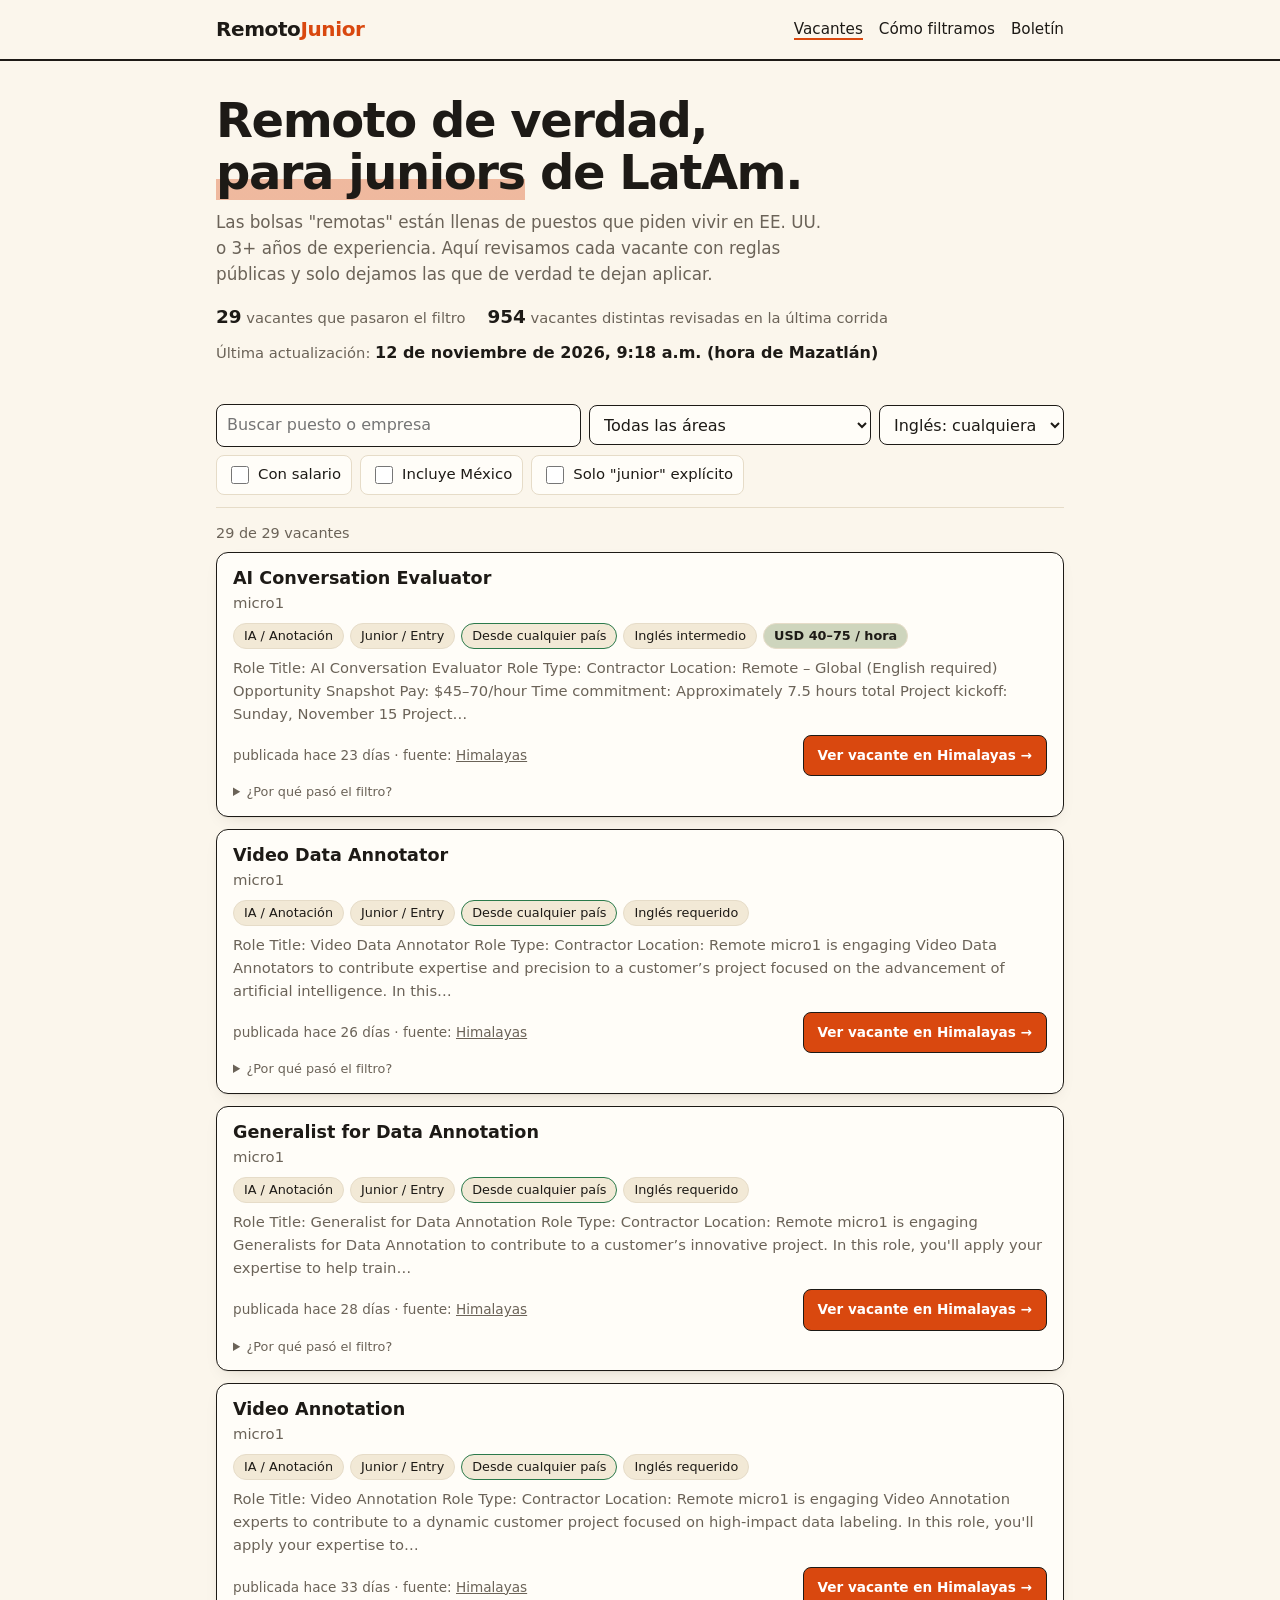
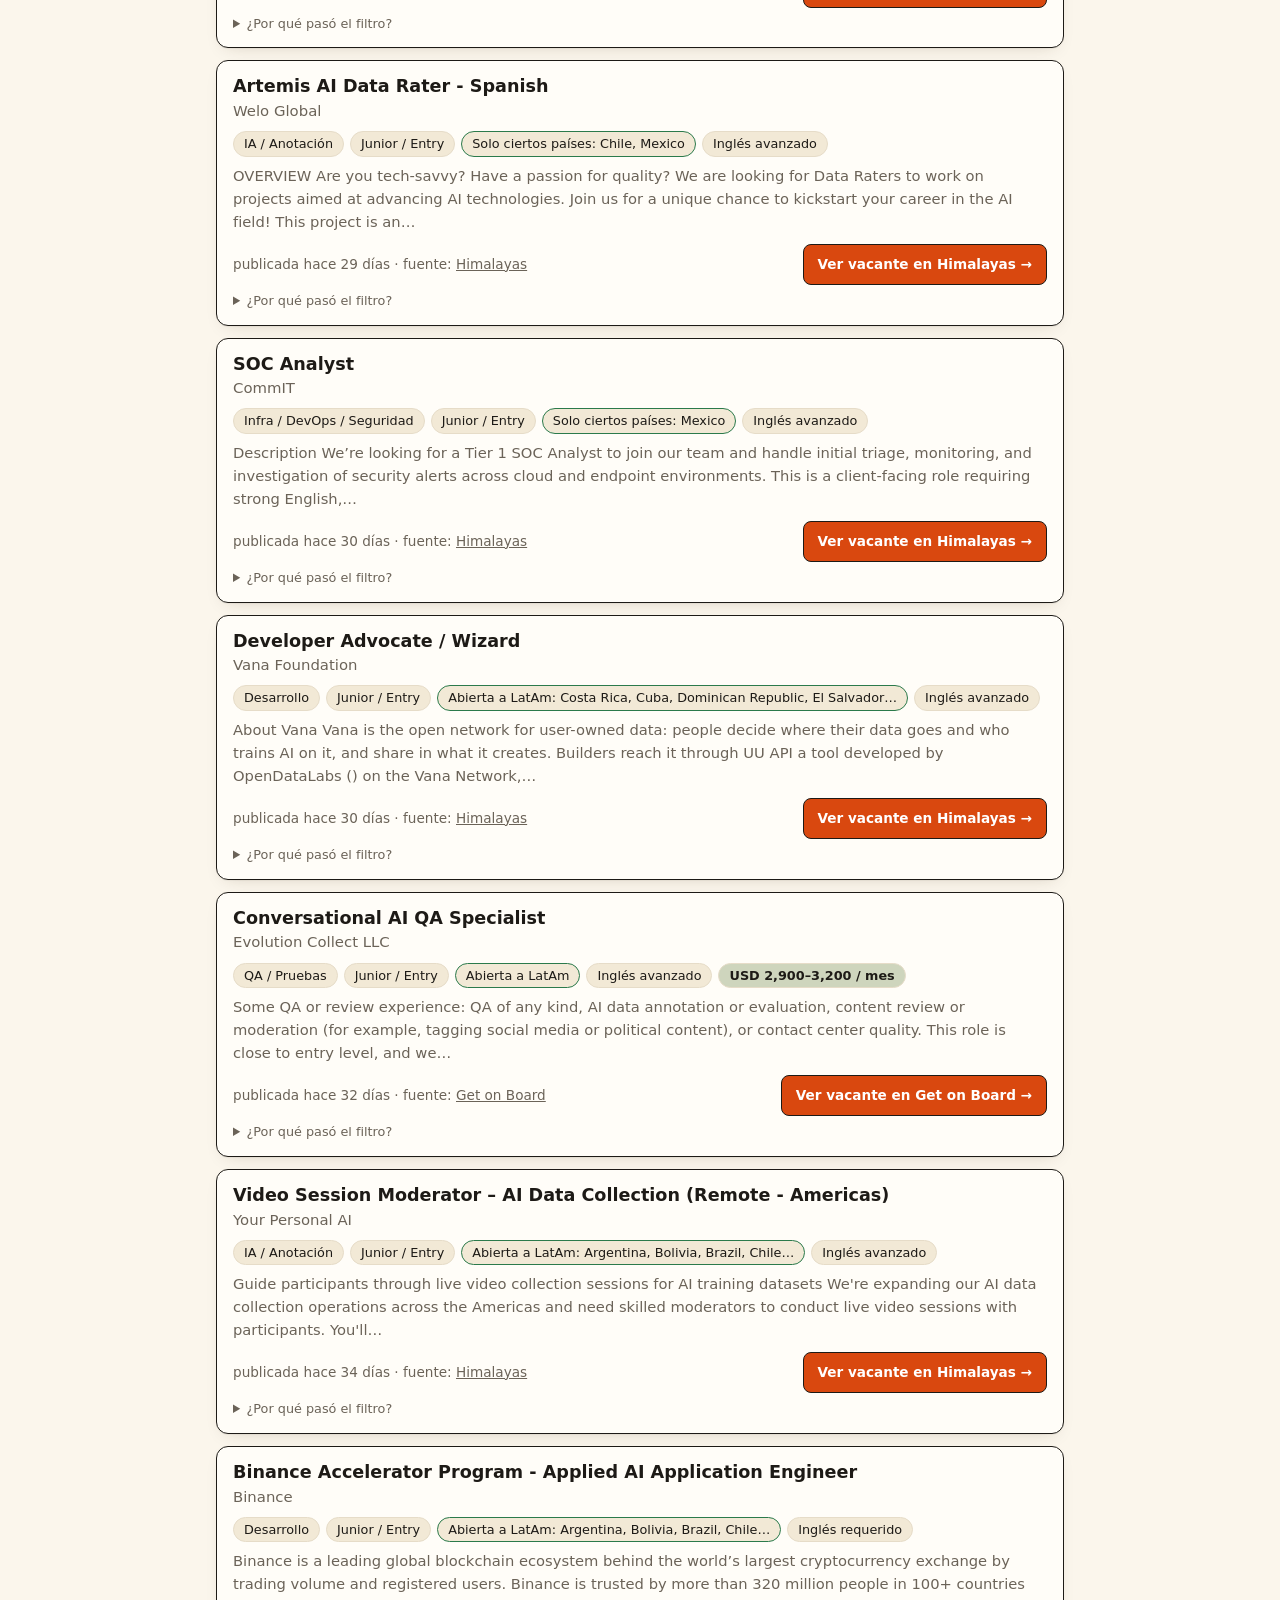
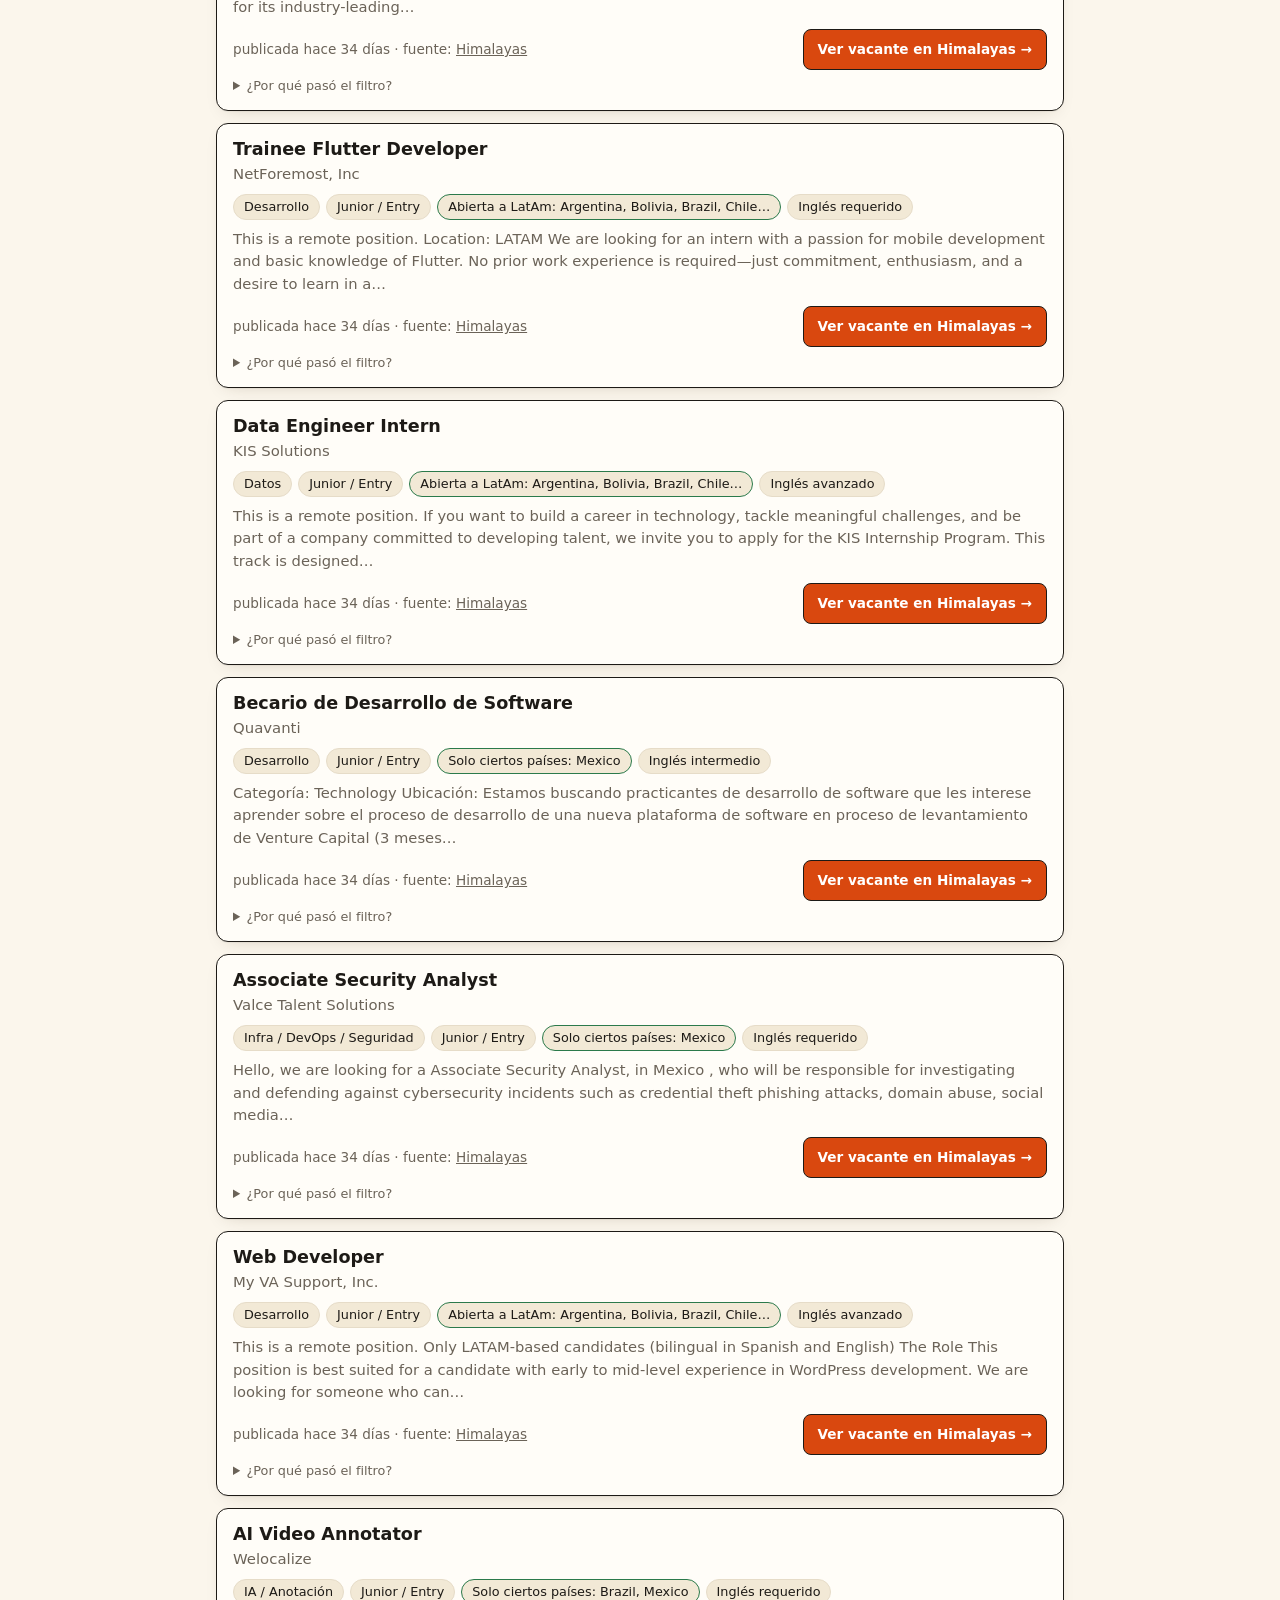
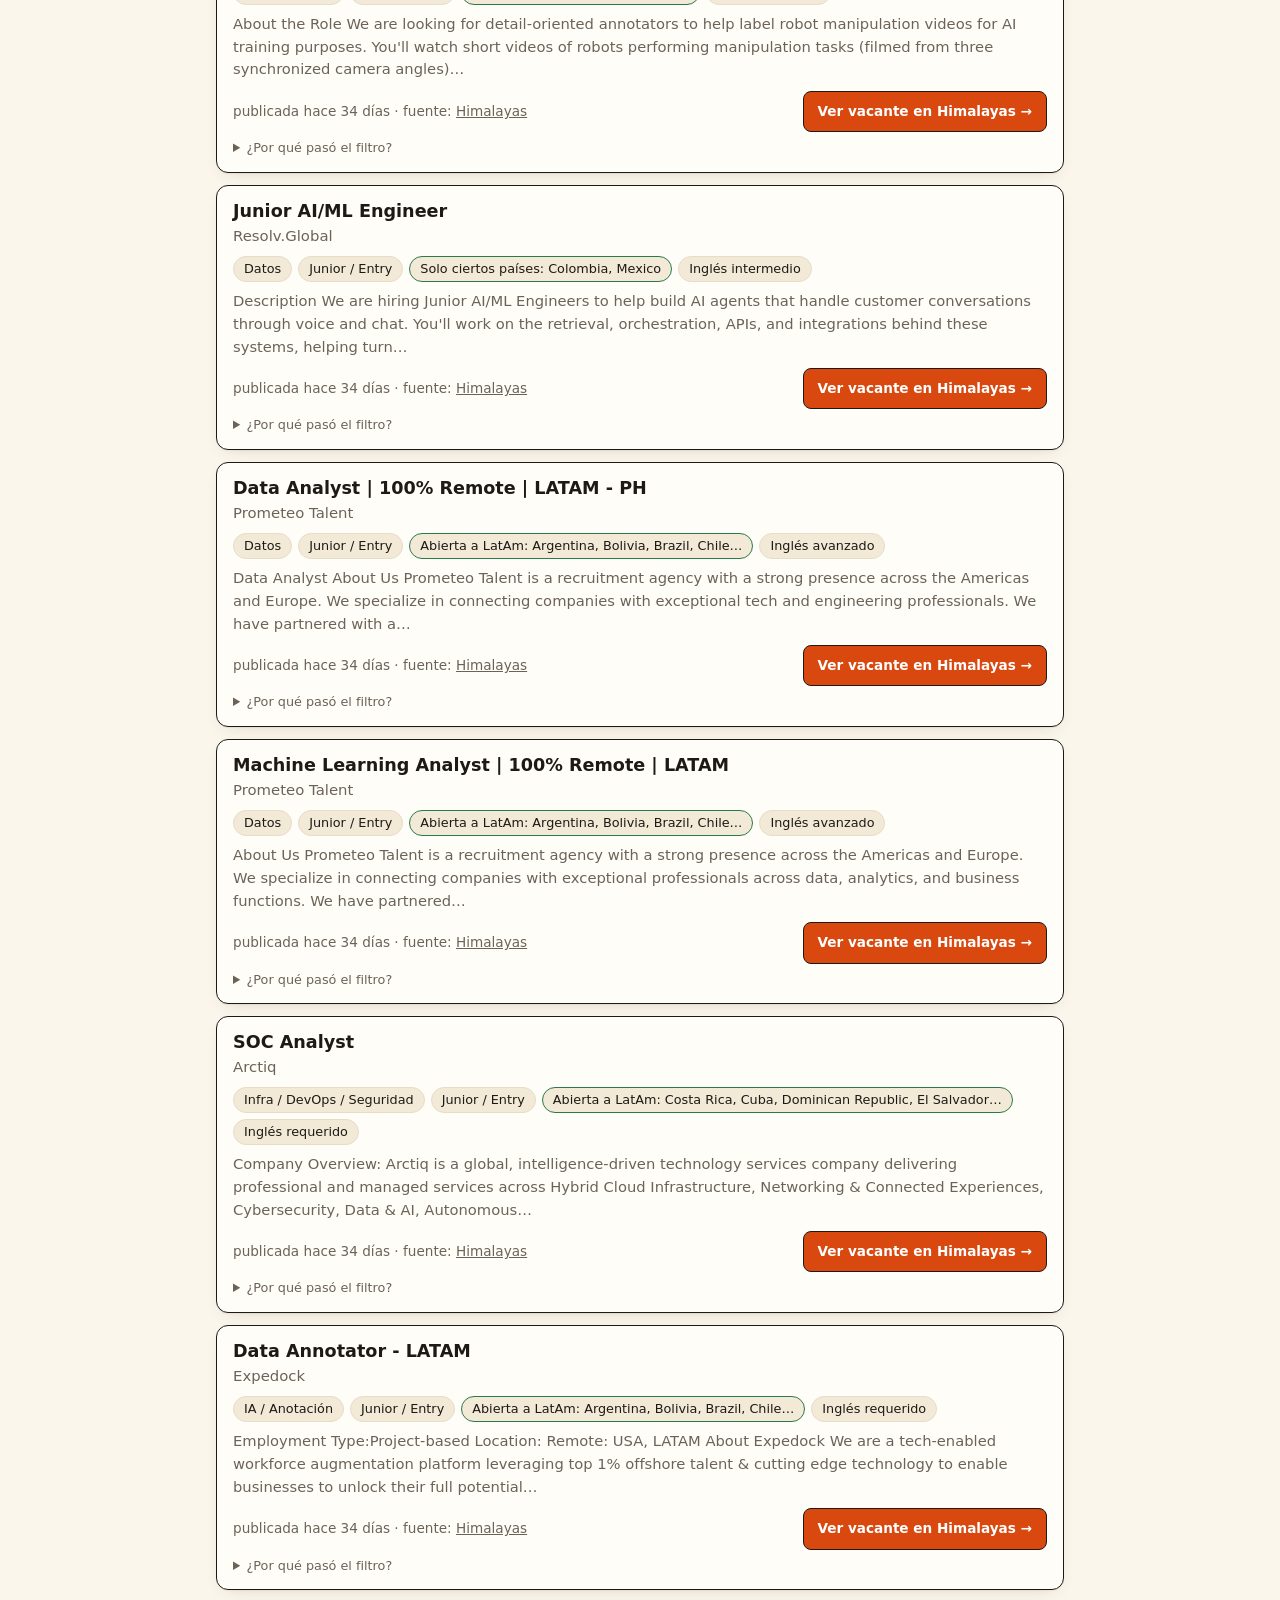
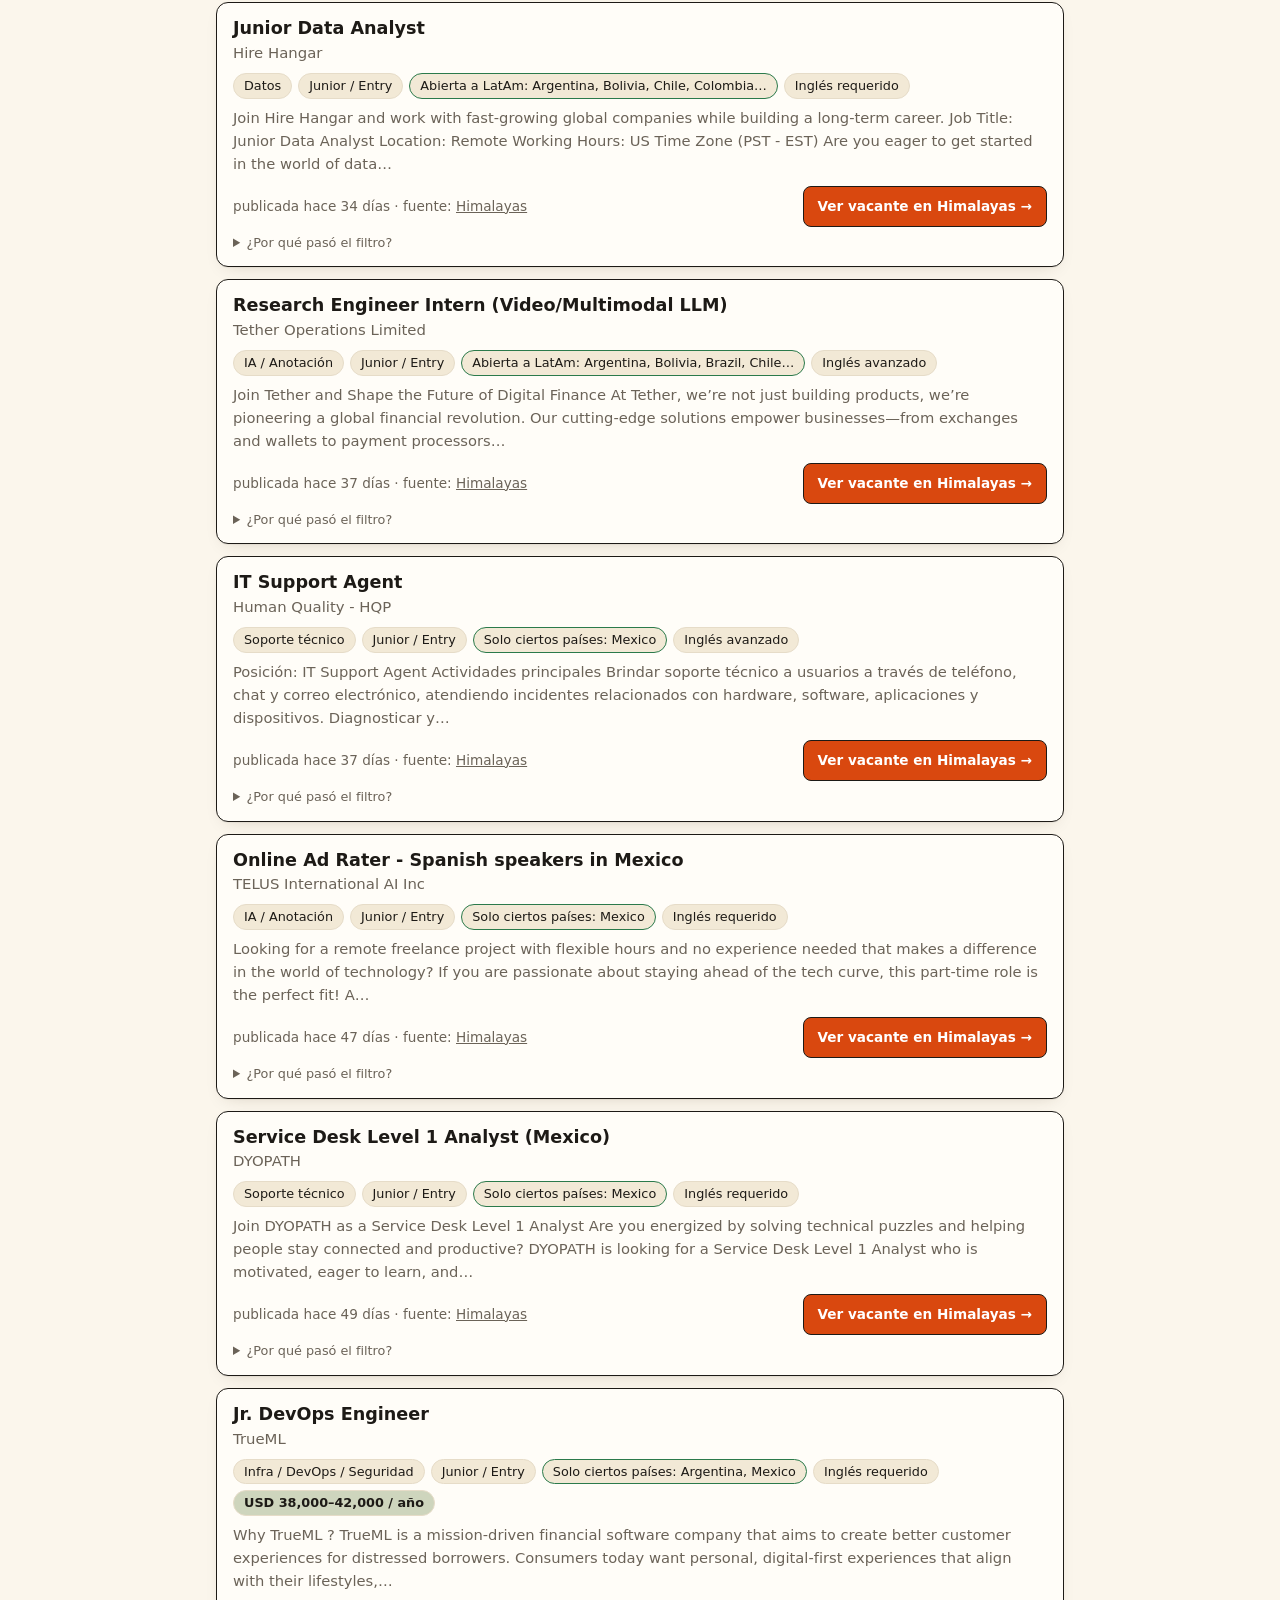
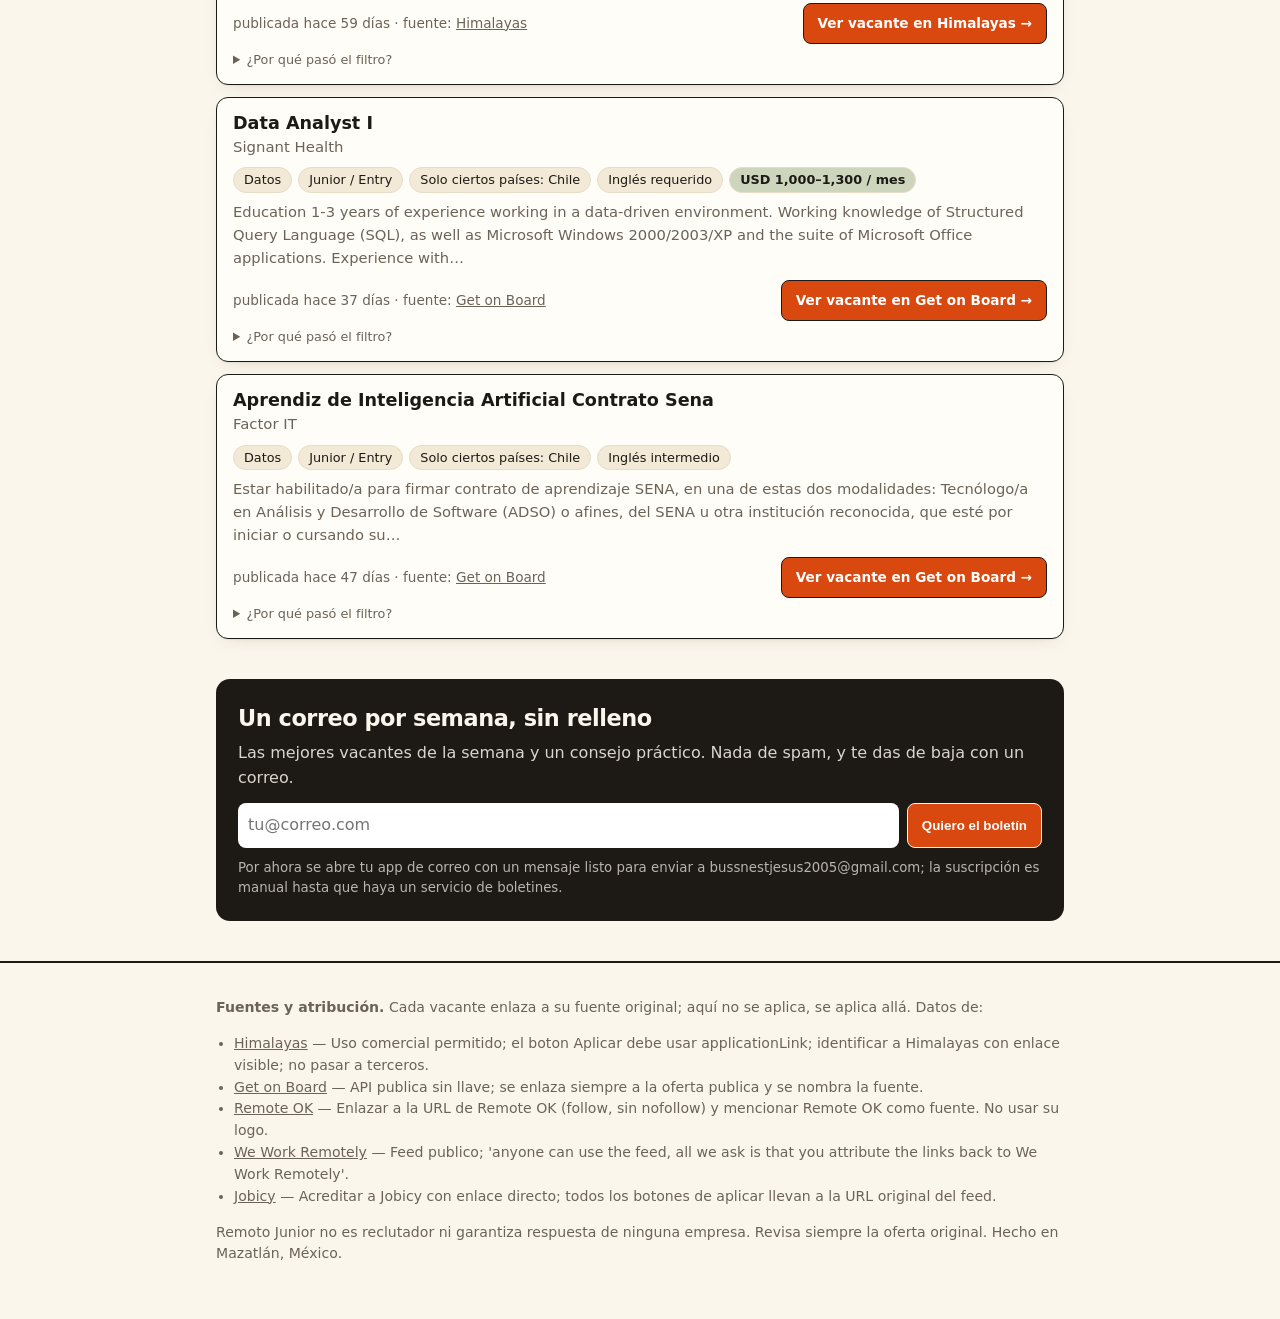
==== index.html @ 9a5325ee "Remoto Junior: bolsa de vacantes remotas para juniors de LatAm" ====
<!doctype html>
<html lang="es">
<head>
<meta charset="utf-8">
<meta name="viewport" content="width=device-width,initial-scale=1">
<title>Remoto Junior — vacantes remotas reales para juniors de LatAm</title>
<meta name="description" content="Bolsa de trabajo y boletín semanal con vacantes remotas de tecnología que sí aceptan a juniors de Latinoamérica. Sin residencia en EE. UU. ni 3+ años de experiencia.">
<link rel="stylesheet" href="css/style.css">
</head>
<body>
<header class="top"><div class="wrap">
  <a class="logo" href="./">Remoto<b>Junior</b></a>
  <nav><a href="./" aria-current="page">Vacantes</a><a href="como-filtramos.html">Cómo filtramos</a><a href="#suscribir">Boletín</a></nav>
</div></header>

<main class="wrap">
  <section class="hero">
    <h1>Remoto de verdad, <em>para juniors</em> de LatAm.</h1>
    <p>Las bolsas "remotas" están llenas de puestos que piden vivir en EE. UU. o 3+ años de experiencia. Aquí revisamos cada vacante con reglas públicas y solo dejamos las que de verdad te dejan aplicar.</p>
    <div class="stats">
      <span><strong id="s-ok">–</strong> vacantes que pasaron el filtro</span>
      <span><strong id="s-in">–</strong> vacantes distintas revisadas en la última corrida</span>
      <span>Última actualización: <strong id="s-upd" style="font-size:1rem">–</strong></span>
    </div>
  </section>

  <section class="filters" aria-label="Filtros"><div class="row">
    <input id="q" type="search" placeholder="Buscar puesto o empresa" aria-label="Buscar puesto o empresa">
    <select id="area" aria-label="Área"><option value="">Todas las áreas</option></select>
    <select id="ing" aria-label="Inglés requerido">
      <option value="">Inglés: cualquiera</option>
      <option value="sin">Sin inglés</option>
      <option value="hasta_inter">Hasta intermedio</option>
      <option value="avanzado">Solo avanzado</option>
    </select>
    <label class="chk"><input type="checkbox" id="sal"> Con salario</label>
    <label class="chk"><input type="checkbox" id="mx"> Incluye México</label>
    <label class="chk"><input type="checkbox" id="jr"> Solo "junior" explícito</label>
  </div></section>

  <p id="count" role="status" aria-live="polite"></p>
  <ul class="jobs" id="list"><li class="empty">Cargando vacantes…</li></ul>

  <section class="sub" id="suscribir">
    <h2>Un correo por semana, sin relleno</h2>
    <p>Las mejores vacantes de la semana y un consejo práctico. Nada de spam, y te das de baja con un correo.</p>
    <form id="sub-form">
      <input id="sub-mail" type="email" required placeholder="tu@correo.com" aria-label="Tu correo">
      <button class="btn" type="submit">Quiero el boletín</button>
    </form>
    <small>Por ahora se abre tu app de correo con un mensaje listo para enviar a bussnestjesus2005@gmail.com; la suscripción es manual hasta que haya un servicio de boletines.</small>
  </section>
</main>

<footer><div class="wrap">
  <p><strong>Fuentes y atribución.</strong> Cada vacante enlaza a su fuente original; aquí no se aplica, se aplica allá. Datos de:</p>
  <ul id="src"></ul>
  <p>Remoto Junior no es reclutador ni garantiza respuesta de ninguna empresa. Revisa siempre la oferta original. Hecho en Mazatlán, México.</p>
</div></footer>
<script src="js/app.js"></script>
</body>
</html>
---- css/style.css ----
:root{
  --bg:#fbf6ec; --card:#fffdf8; --ink:#1d1a16; --muted:#6b6358; --line:#e6dcc8;
  --accent:#d9480f; --accent-ink:#fff; --ok:#2b7a4b; --chip:#f2e9d6; --focus:#1c6fd1;
  --shadow:0 1px 0 rgba(0,0,0,.04),0 6px 18px -10px rgba(60,40,10,.25);
}
@media (prefers-color-scheme:dark){
  :root:not([data-theme="light"]){
    --bg:#16130f; --card:#201c16; --ink:#f3ecde; --muted:#a79d8c; --line:#38312a;
    --accent:#ff7a3d; --accent-ink:#1a0f07; --ok:#6fcf97; --chip:#2e2820; --focus:#6aa9ff;
    --shadow:none;
  }
}
:root[data-theme="dark"]{
  --bg:#16130f; --card:#201c16; --ink:#f3ecde; --muted:#a79d8c; --line:#38312a;
  --accent:#ff7a3d; --accent-ink:#1a0f07; --ok:#6fcf97; --chip:#2e2820; --focus:#6aa9ff; --shadow:none;
}
*{box-sizing:border-box}
html{-webkit-text-size-adjust:100%}
body{margin:0;background:var(--bg);color:var(--ink);font:16px/1.55 system-ui,-apple-system,"Segoe UI",Roboto,sans-serif}
.wrap{max-width:880px;margin:0 auto;padding:0 16px}
a{color:inherit}
:focus-visible{outline:3px solid var(--focus);outline-offset:2px}
header.top{border-bottom:2px solid var(--ink)}
header.top .wrap{display:flex;align-items:center;justify-content:space-between;gap:12px;padding-top:14px;padding-bottom:14px;flex-wrap:wrap}
.logo{font-weight:800;font-size:1.25rem;letter-spacing:-.02em;text-decoration:none}
.logo b{color:var(--accent)}
nav a{margin-left:16px;font-size:.95rem;text-decoration:none;border-bottom:2px solid transparent}
nav a:hover,nav a[aria-current]{border-color:var(--accent)}
.hero{padding:34px 0 18px}
.hero h1{font-size:clamp(1.9rem,6vw,3rem);line-height:1.08;letter-spacing:-.03em;margin:0 0 10px;max-width:18ch}
.hero h1 em{font-style:normal;background:linear-gradient(transparent 62%,color-mix(in srgb,var(--accent) 35%,transparent) 0)}
.hero p{margin:0;max-width:58ch;color:var(--muted);font-size:1.05rem}
.stats{display:flex;gap:10px 22px;flex-wrap:wrap;margin-top:16px;font-size:.92rem;color:var(--muted)}
.stats strong{color:var(--ink);font-size:1.15rem}
.filters{position:sticky;top:0;z-index:5;background:var(--bg);padding:12px 0;border-bottom:1px solid var(--line);margin-top:8px}
.filters .row{display:flex;gap:8px;flex-wrap:wrap;align-items:center}
.filters input[type=search],.filters select{font:inherit;padding:8px 10px;border:1.5px solid var(--ink);border-radius:8px;background:var(--card);color:var(--ink);min-height:40px}
.filters input[type=search]{flex:1 1 180px}
.filters label.chk{display:flex;align-items:center;gap:6px;font-size:.93rem;padding:6px 10px;border:1.5px solid var(--line);border-radius:8px;background:var(--card);cursor:pointer;min-height:40px}
.filters label.chk input{accent-color:var(--accent);width:18px;height:18px}
#count{font-size:.9rem;color:var(--muted);margin:14px 0 8px}
ul.jobs{list-style:none;margin:0;padding:0;display:grid;gap:12px}
.job{background:var(--card);border:1.5px solid var(--ink);border-radius:12px;padding:14px 16px;box-shadow:var(--shadow)}
.job h2{font-size:1.1rem;line-height:1.3;margin:0}
.job .co{color:var(--muted);font-size:.93rem;margin:2px 0 8px}
.chips{display:flex;gap:6px;flex-wrap:wrap;margin:0 0 8px;padding:0;list-style:none}
.chips li{background:var(--chip);border-radius:999px;padding:2px 10px;font-size:.8rem;border:1px solid var(--line)}
.chips li.sal{background:color-mix(in srgb,var(--ok) 18%,var(--chip));font-weight:600}
.chips li.mx{border-color:var(--ok)}
.job p.res{margin:0 0 10px;font-size:.92rem;color:var(--muted)}
.job .foot{display:flex;justify-content:space-between;align-items:center;gap:8px;flex-wrap:wrap;font-size:.85rem;color:var(--muted)}
.btn{display:inline-block;background:var(--accent);color:var(--accent-ink);font-weight:700;text-decoration:none;padding:9px 14px;border-radius:8px;border:1.5px solid var(--ink);min-height:40px}
.btn:hover{transform:translate(-1px,-1px);box-shadow:2px 2px 0 var(--ink)}
.why{font-size:.8rem;margin-top:6px;color:var(--muted)}
.why summary{cursor:pointer}
.sub{margin:40px 0;background:var(--ink);color:var(--bg);border-radius:14px;padding:22px}
.sub h2{margin:0 0 6px;font-size:1.4rem;letter-spacing:-.02em}
.sub p{margin:0 0 12px;opacity:.85}
.sub form{display:flex;gap:8px;flex-wrap:wrap}
.sub input[type=email]{flex:1 1 220px;font:inherit;padding:10px;border-radius:8px;border:0;min-height:44px}
.sub .btn{border-color:var(--bg)}
.sub small{display:block;margin-top:10px;opacity:.7}
footer{border-top:2px solid var(--ink);margin-top:30px;padding:20px 0 40px;font-size:.88rem;color:var(--muted)}
footer ul{padding-left:18px}
.prose{padding:26px 0 10px;max-width:70ch}
.prose h1{font-size:2rem;letter-spacing:-.02em;line-height:1.15}
.prose h2{margin-top:30px;font-size:1.3rem}
.prose code{background:var(--chip);padding:1px 6px;border-radius:5px;font-size:.88em;word-break:break-word}
.prose table{border-collapse:collapse;width:100%;font-size:.9rem;display:block;overflow-x:auto}
.prose th,.prose td{border:1px solid var(--line);padding:6px 9px;text-align:left;vertical-align:top}
.prose th{background:var(--chip)}
.empty{padding:30px;text-align:center;color:var(--muted);border:1.5px dashed var(--line);border-radius:12px}
@media (max-width:520px){nav a{margin-left:10px}.job{padding:12px}}
@media (prefers-reduced-motion:reduce){.btn:hover{transform:none}}
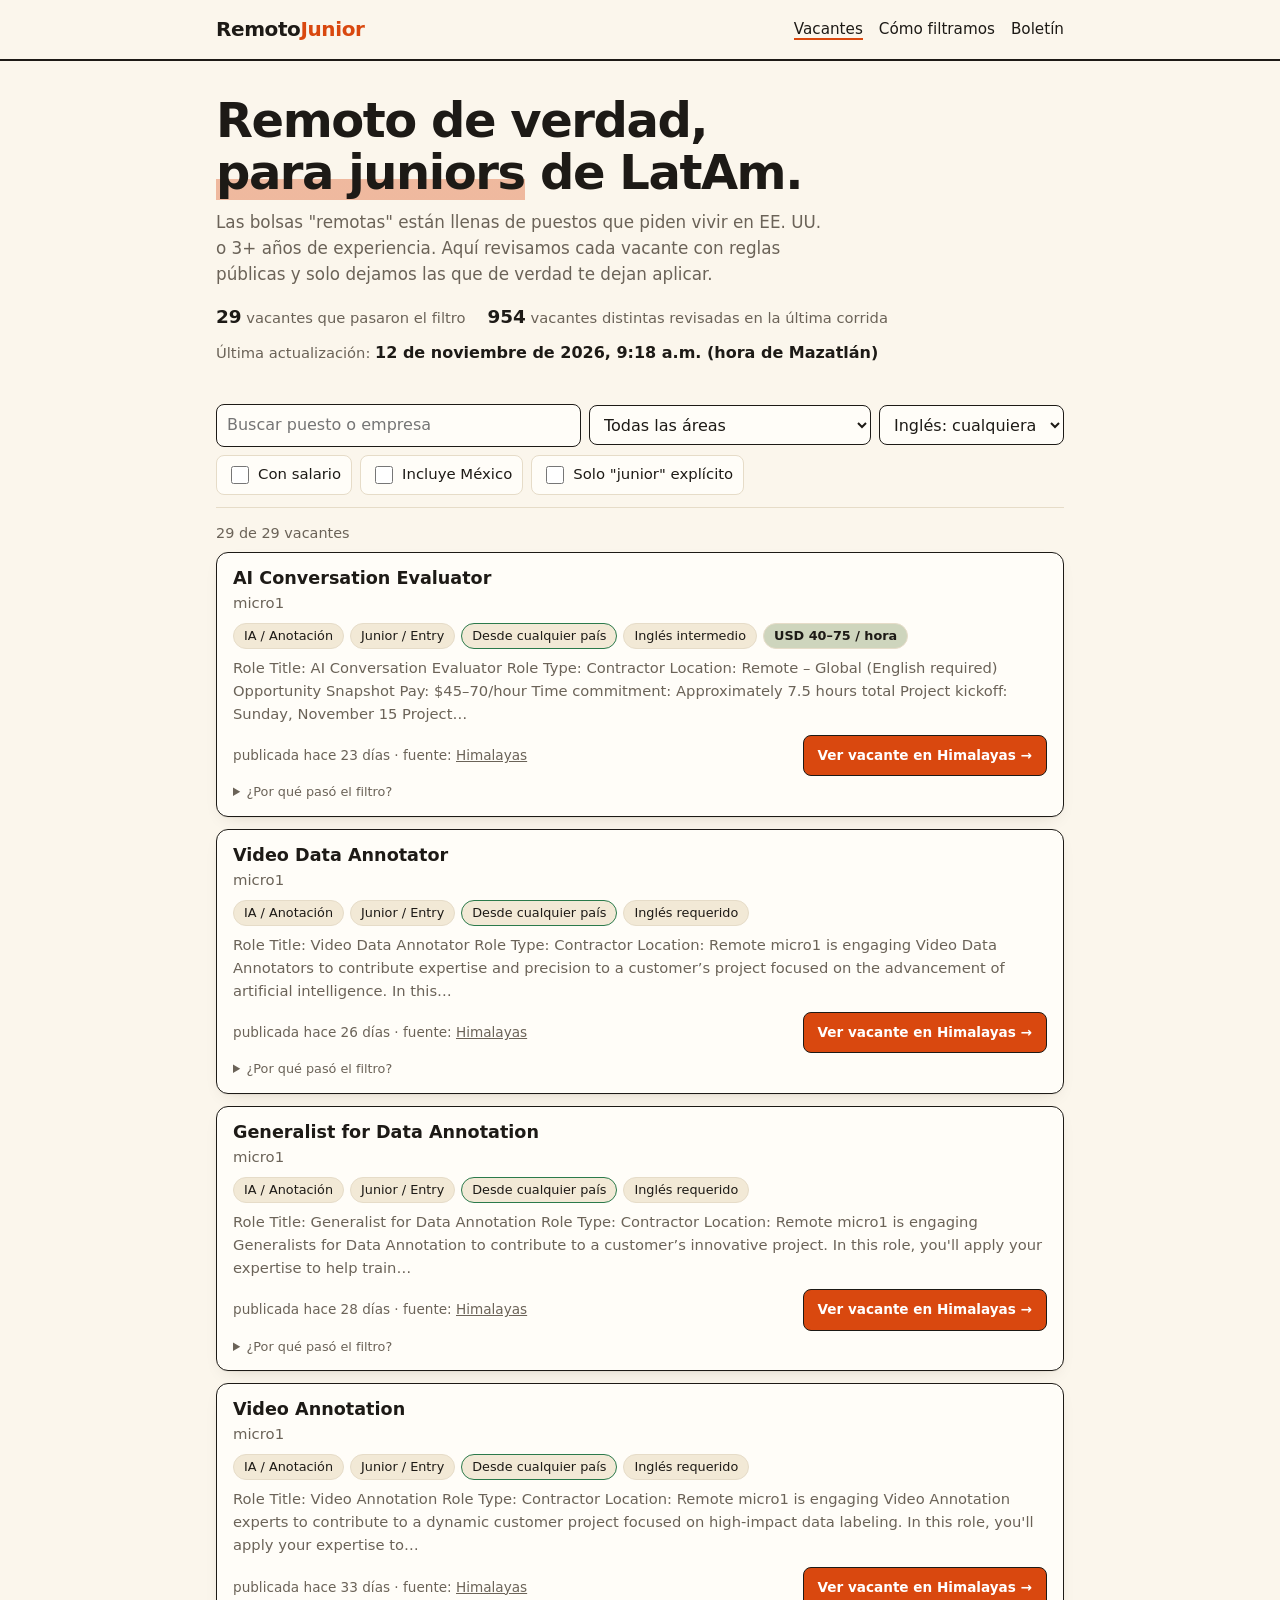
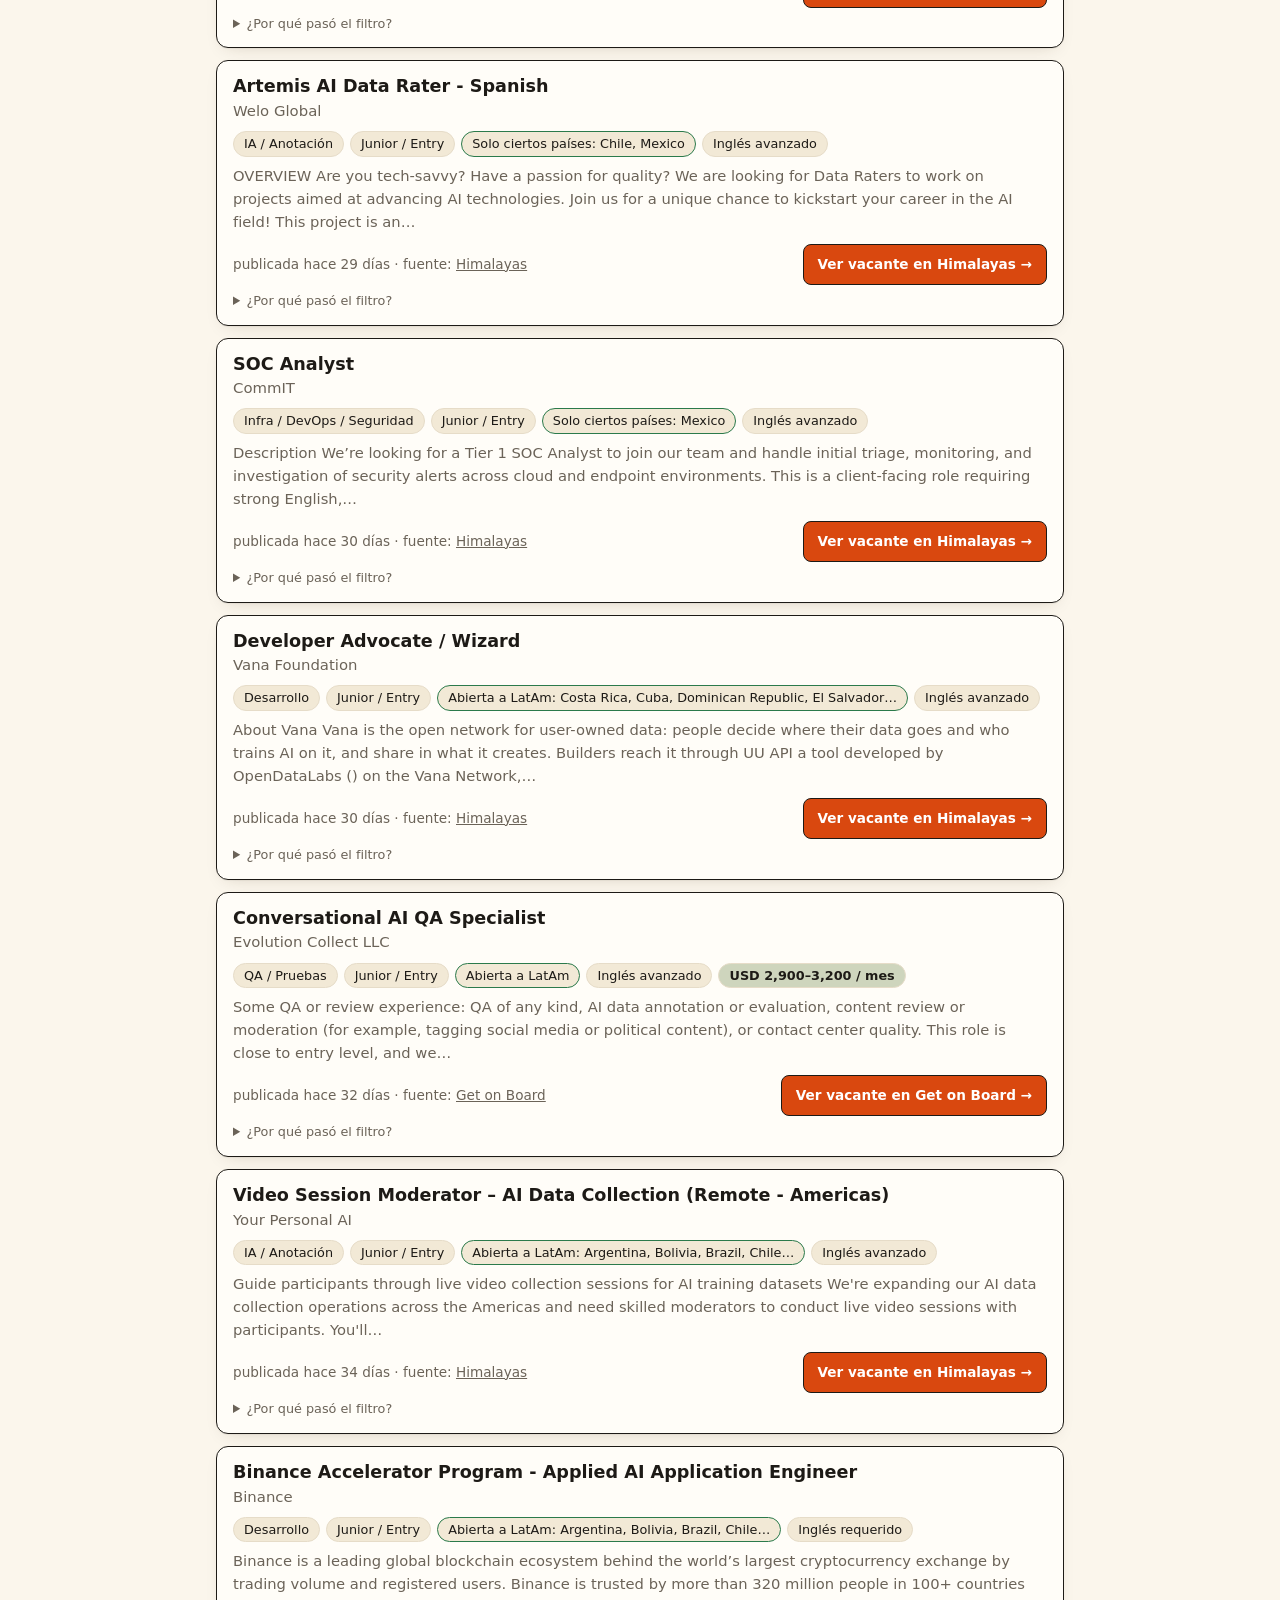
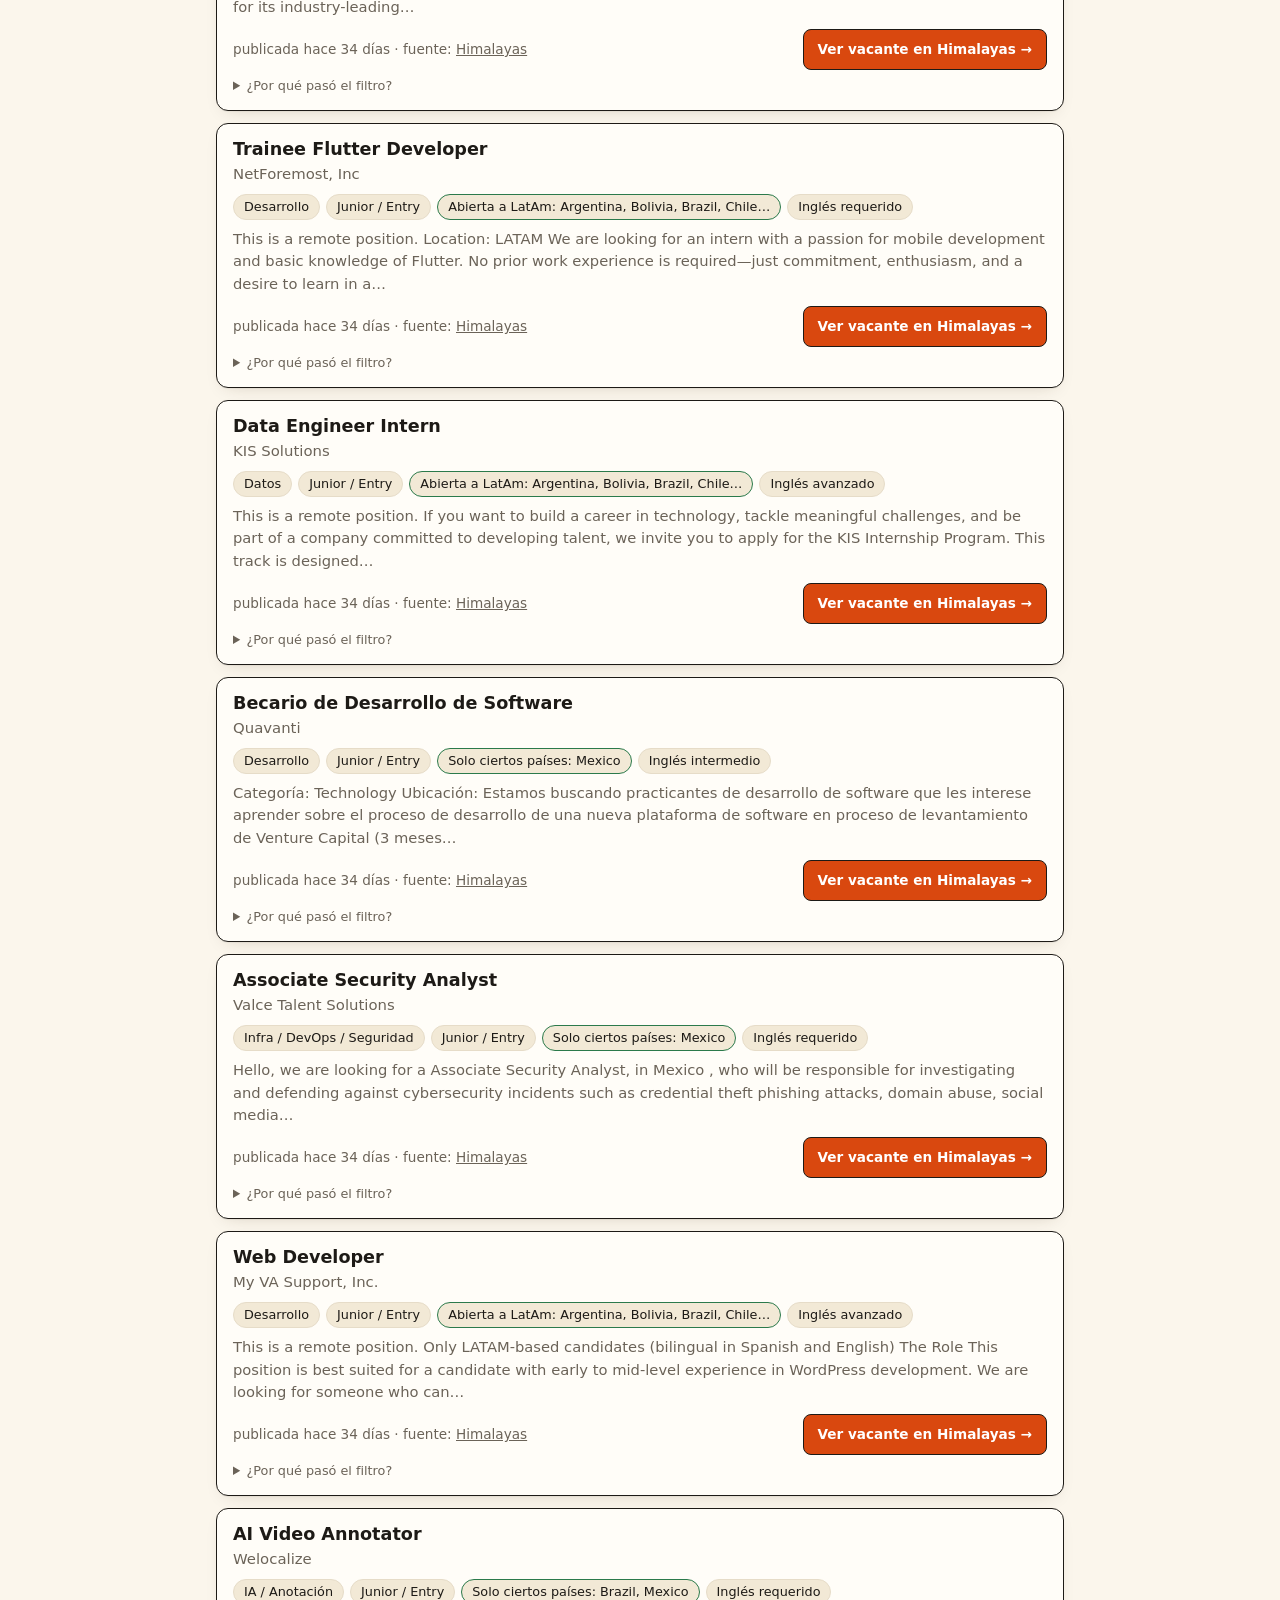
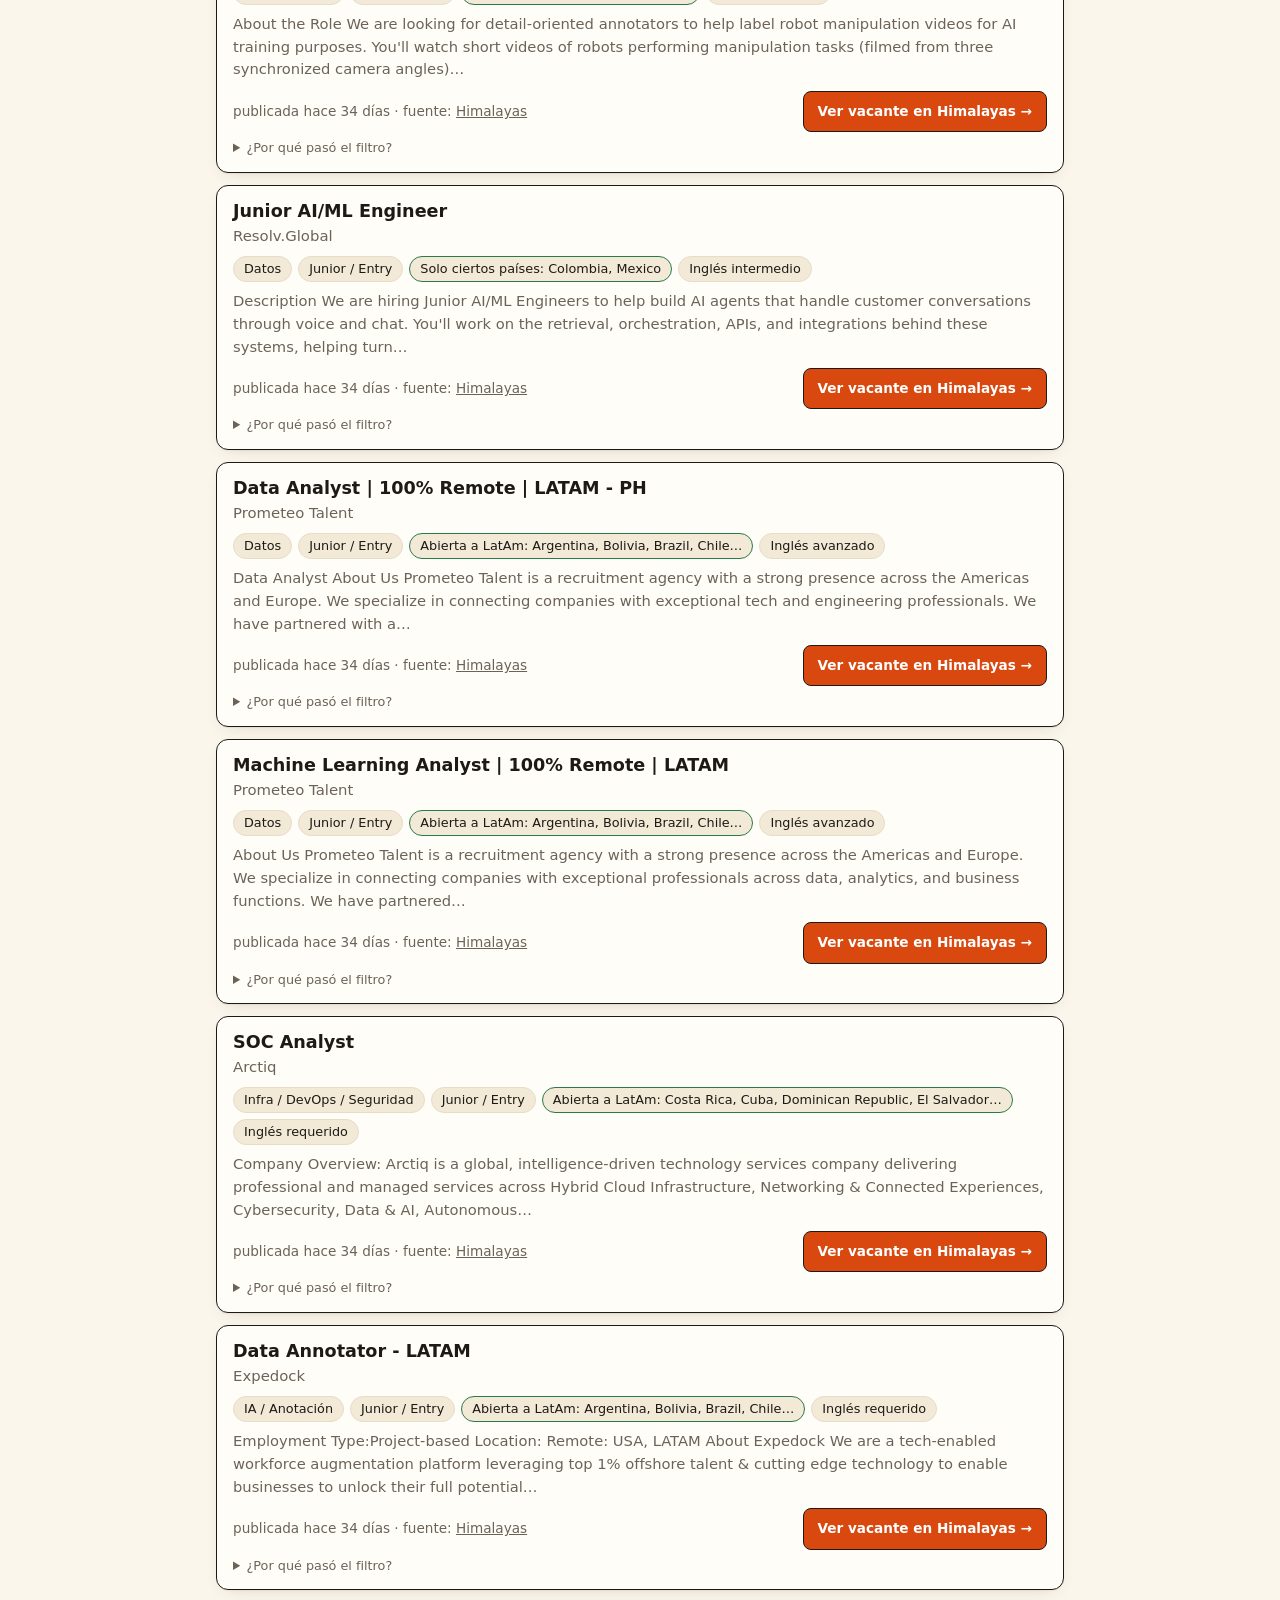
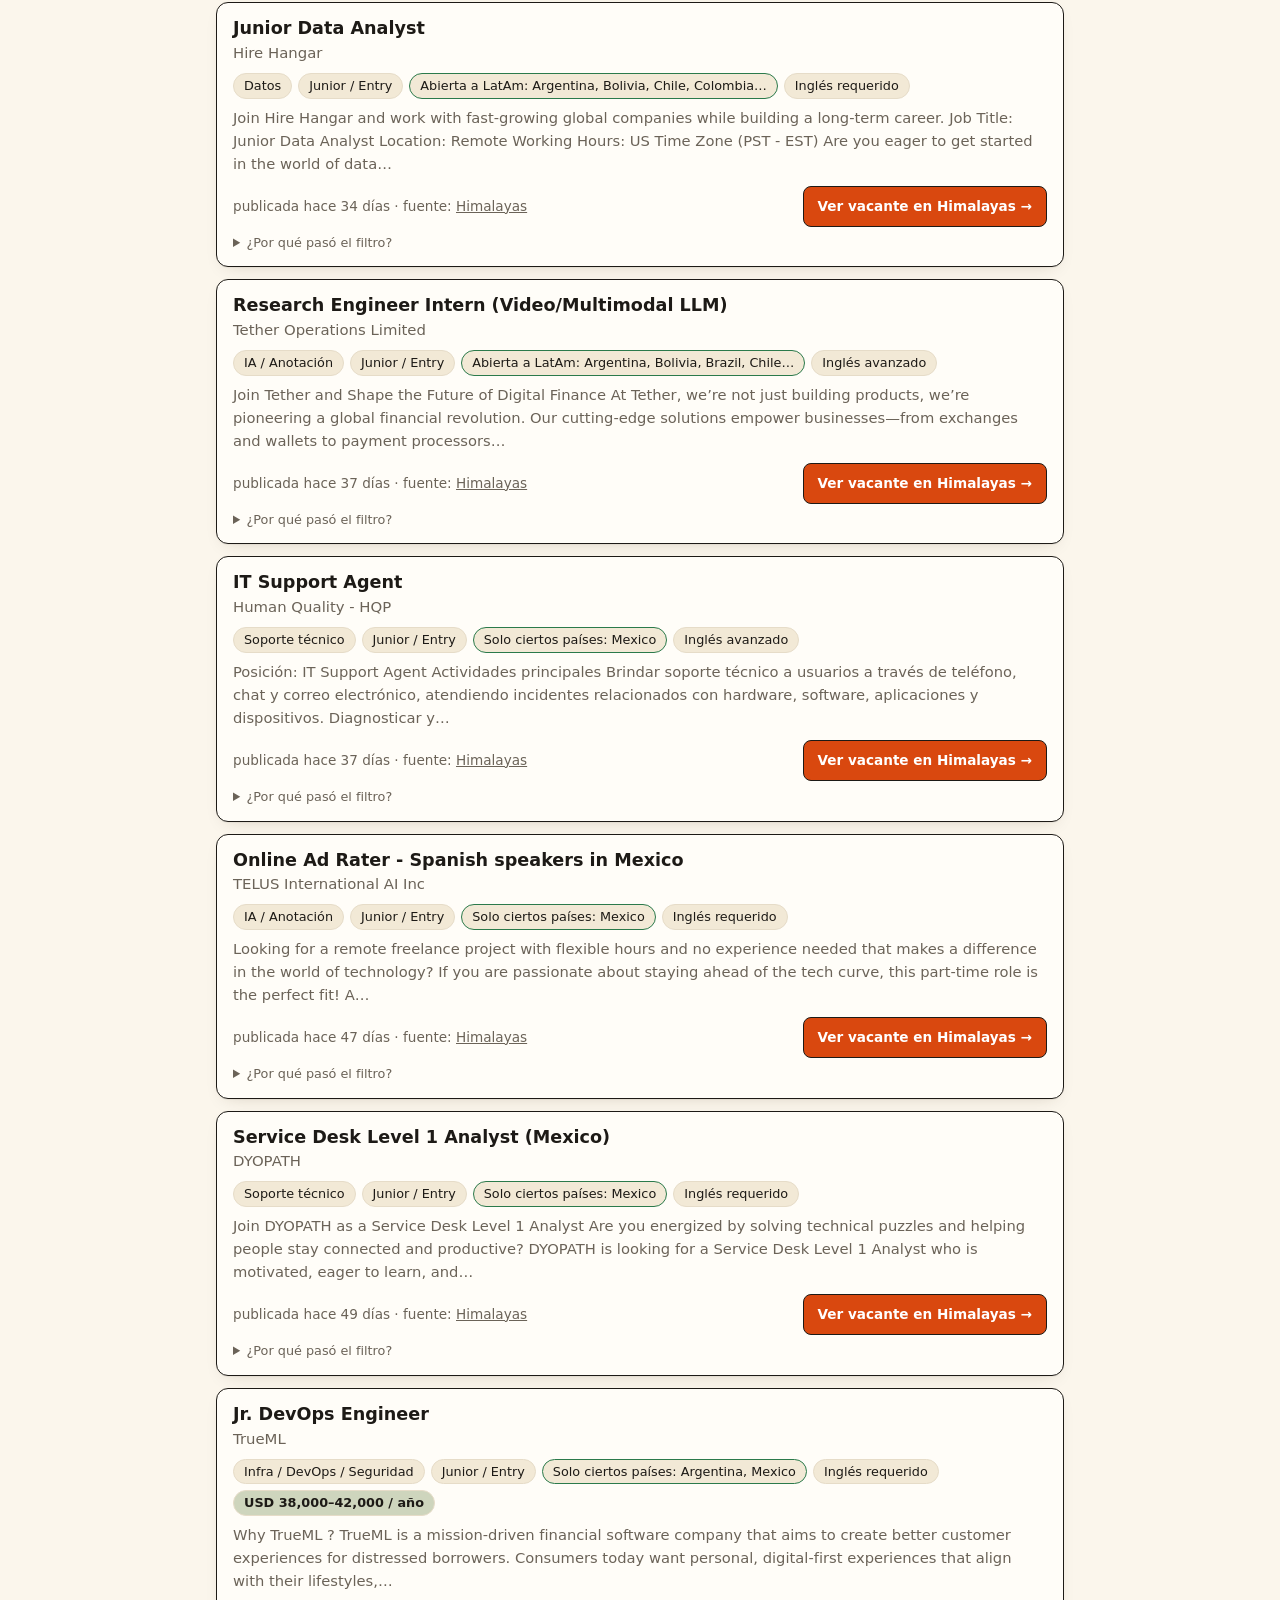
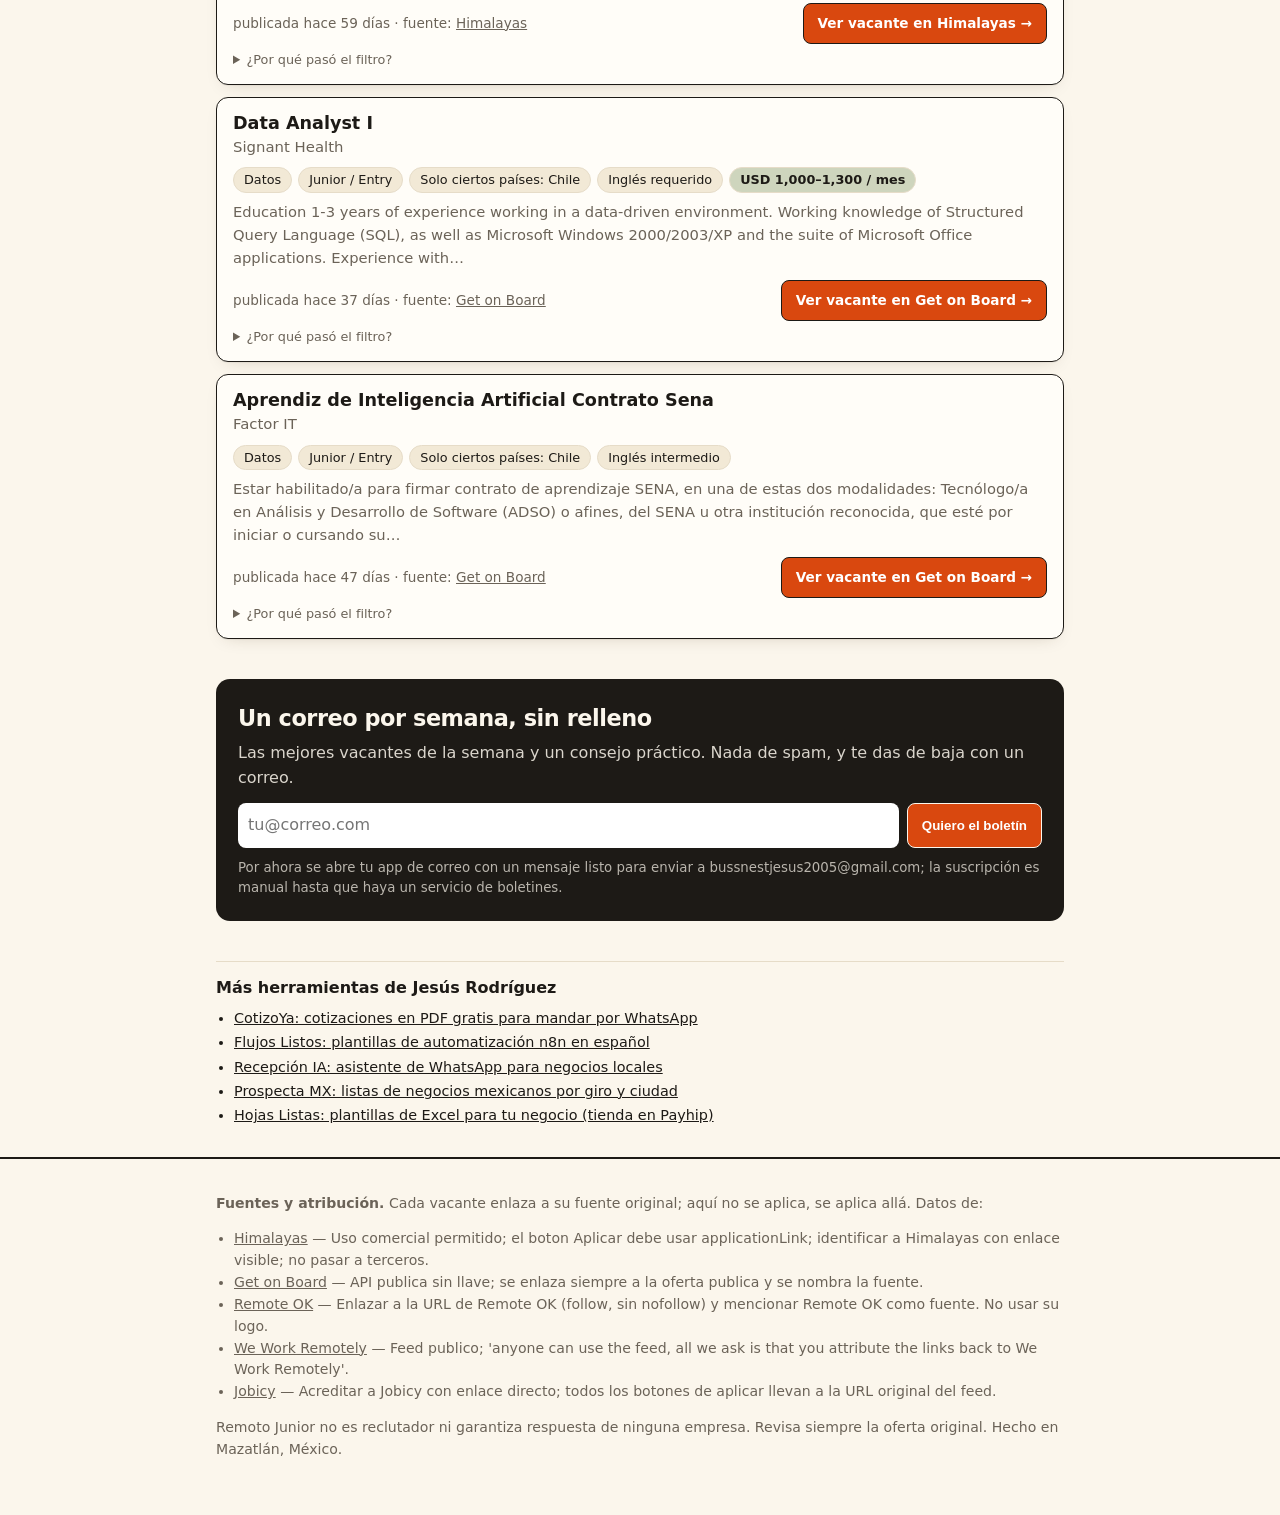
==== commit f4098b66: "SEO: títulos, descripciones, sitemap y enlaces entre proyectos" ====
--- a/index.html
+++ b/index.html
@@ -1,10 +1,26 @@
 <!doctype html>
-<html lang="es">
+<html lang="es-MX">
 <head>
 <meta charset="utf-8">
 <meta name="viewport" content="width=device-width,initial-scale=1">
-<title>Remoto Junior — vacantes remotas reales para juniors de LatAm</title>
-<meta name="description" content="Bolsa de trabajo y boletín semanal con vacantes remotas de tecnología que sí aceptan a juniors de Latinoamérica. Sin residencia en EE. UU. ni 3+ años de experiencia.">
+<title>Remoto Junior: vacantes remotas para juniors de LatAm</title>
+<meta name="description" content="Bolsa de vacantes remotas de tecnología para juniors de México y LatAm, filtradas con reglas públicas: sin residir en EE. UU. ni pedir 3+ años de experiencia.">
+<link rel="canonical" href="https://jesus-jazisenot.github.io/remoto-junior/">
+<meta property="og:type" content="website">
+<meta property="og:site_name" content="Remoto Junior">
+<meta property="og:locale" content="es_MX">
+<meta property="og:title" content="Remoto Junior: vacantes remotas para juniors de LatAm">
+<meta property="og:description" content="Bolsa de vacantes remotas de tecnología para juniors de México y LatAm, filtradas con reglas públicas: sin residir en EE. UU. ni pedir 3+ años de experiencia.">
+<meta property="og:url" content="https://jesus-jazisenot.github.io/remoto-junior/">
+<meta property="og:image" content="https://jesus-jazisenot.github.io/remoto-junior/og.png">
+<meta property="og:image:width" content="1200">
+<meta property="og:image:height" content="630">
+<meta property="og:image:alt" content="Remoto Junior: Vacantes remotas reales para juniors de LatAm">
+<meta name="twitter:card" content="summary_large_image">
+<meta name="twitter:title" content="Remoto Junior: vacantes remotas para juniors de LatAm">
+<meta name="twitter:description" content="Bolsa de vacantes remotas de tecnología para juniors de México y LatAm, filtradas con reglas públicas: sin residir en EE. UU. ni pedir 3+ años de experiencia.">
+<meta name="twitter:image" content="https://jesus-jazisenot.github.io/remoto-junior/og.png">
+<script type="application/ld+json">{"@context": "https://schema.org", "@type": "WebSite", "name": "Remoto Junior", "url": "https://jesus-jazisenot.github.io/remoto-junior/", "inLanguage": "es-MX", "author": {"@type": "Person", "name": "Jesús Rodríguez"}}</script>
 <link rel="stylesheet" href="css/style.css">
 </head>
 <body>
@@ -50,6 +66,7 @@
     </form>
     <small>Por ahora se abre tu app de correo con un mensaje listo para enviar a bussnestjesus2005@gmail.com; la suscripción es manual hasta que haya un servicio de boletines.</small>
   </section>
+<aside class="mas" aria-labelledby="mas-t"><h2 id="mas-t">Más herramientas de Jesús Rodríguez</h2><ul><li><a href="https://jesus-jazisenot.github.io/cotizoya/">CotizoYa: cotizaciones en PDF gratis para mandar por WhatsApp</a></li><li><a href="https://jesus-jazisenot.github.io/flujos-listos/">Flujos Listos: plantillas de automatización n8n en español</a></li><li><a href="https://jesus-jazisenot.github.io/recepcion-ia/">Recepción IA: asistente de WhatsApp para negocios locales</a></li><li><a href="https://jesus-jazisenot.github.io/prospecta-mx/">Prospecta MX: listas de negocios mexicanos por giro y ciudad</a></li><li><a href="https://payhip.com/HojasListas">Hojas Listas: plantillas de Excel para tu negocio (tienda en Payhip)</a></li></ul></aside>
 </main>
 
 <footer><div class="wrap">
--- a/css/style.css
+++ b/css/style.css
@@ -72,3 +72,4 @@
 .empty{padding:30px;text-align:center;color:var(--muted);border:1.5px dashed var(--line);border-radius:12px}
 @media (max-width:520px){nav a{margin-left:10px}.job{padding:12px}}
 @media (prefers-reduced-motion:reduce){.btn:hover{transform:none}}
+.mas h2{font-size:1rem;margin:0 0 6px}.mas ul{margin:0;padding-left:18px}.mas li{margin:2px 0}.mas{font-size:.9rem;margin-top:28px;padding-top:14px;border-top:1px solid var(--line)}
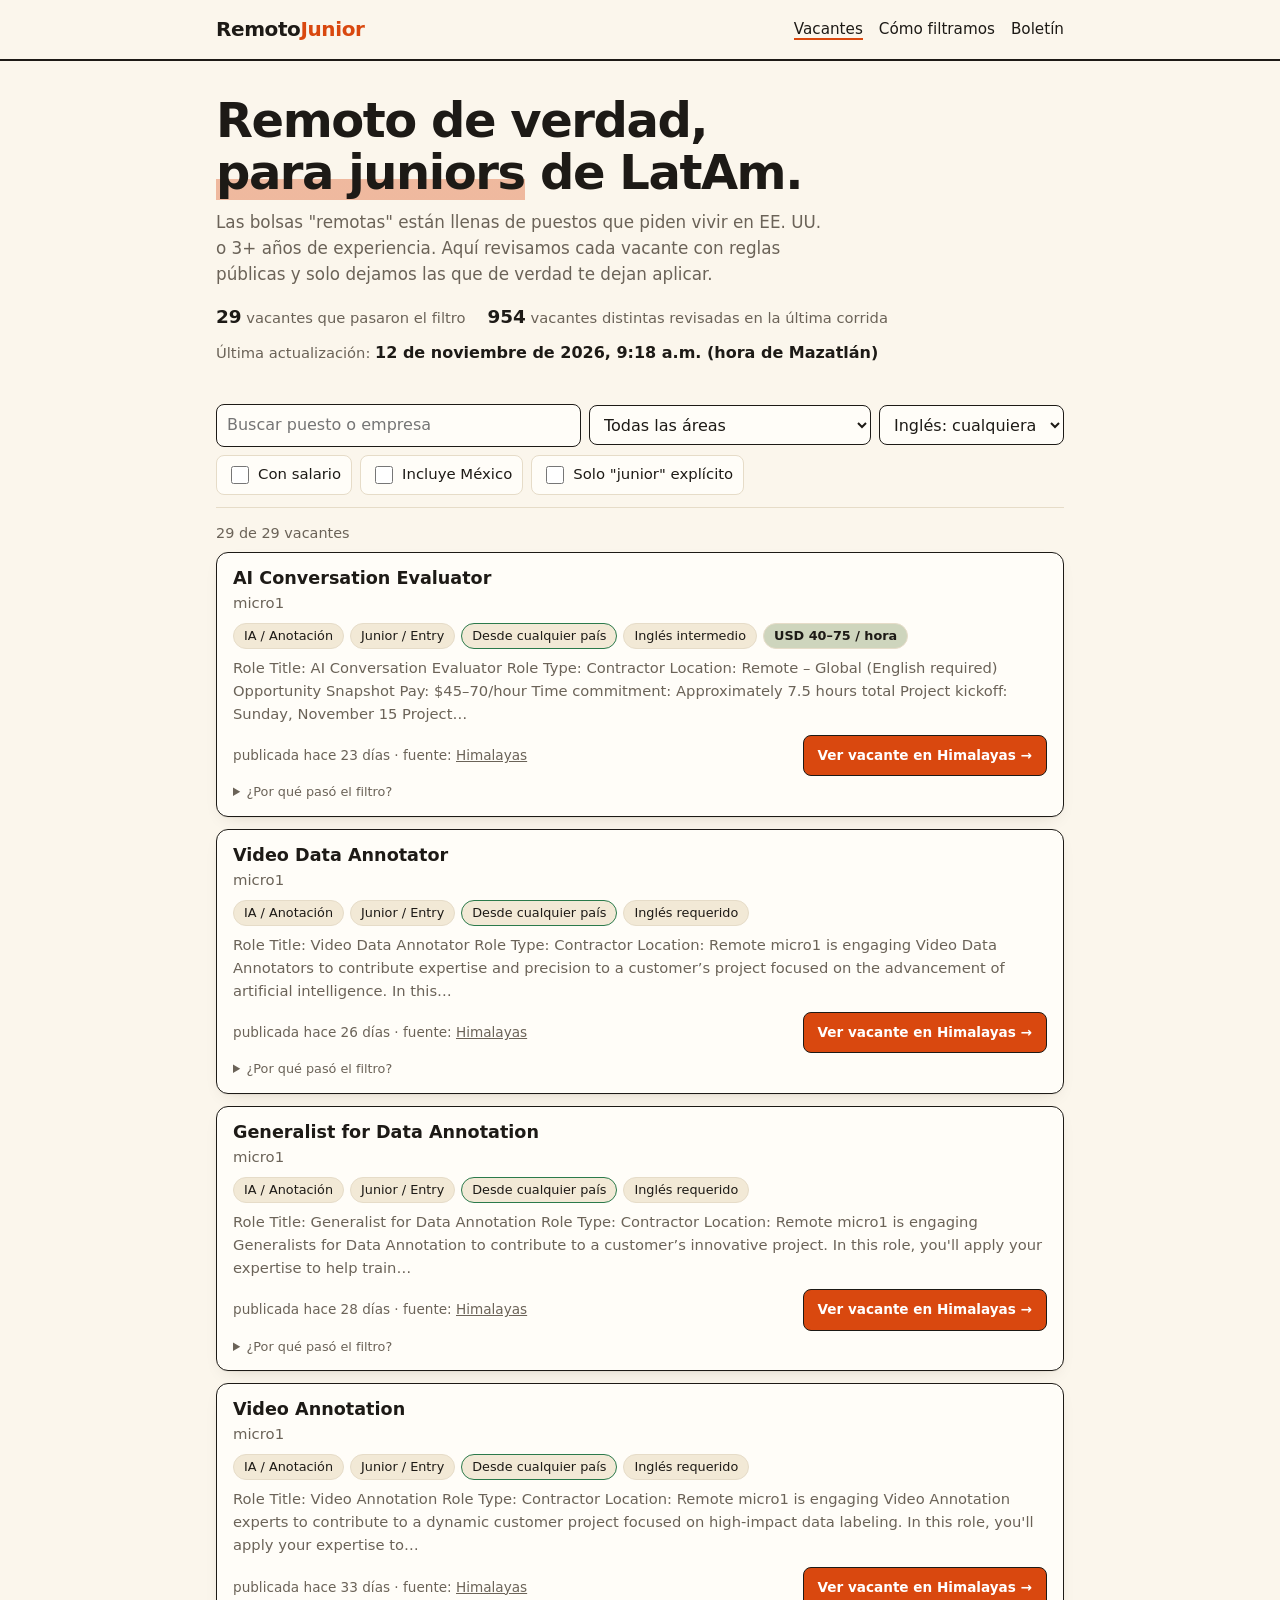
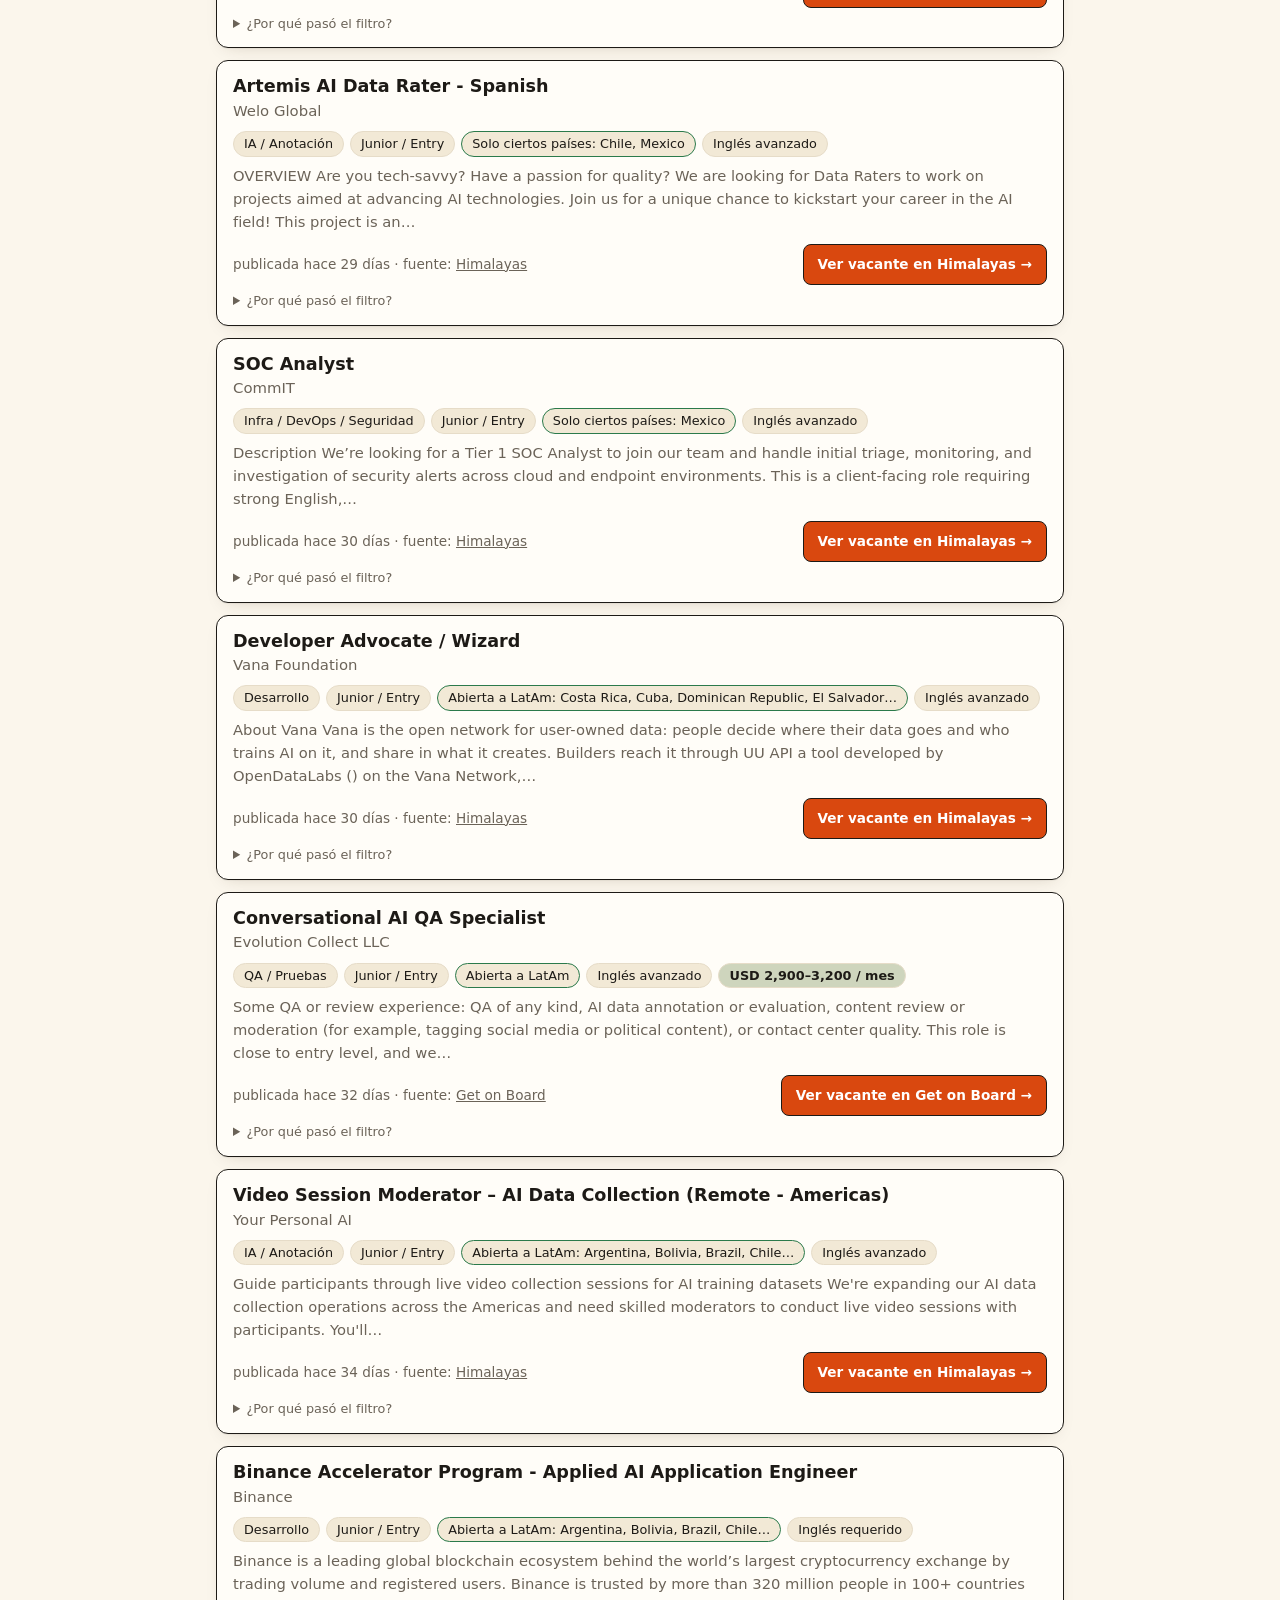
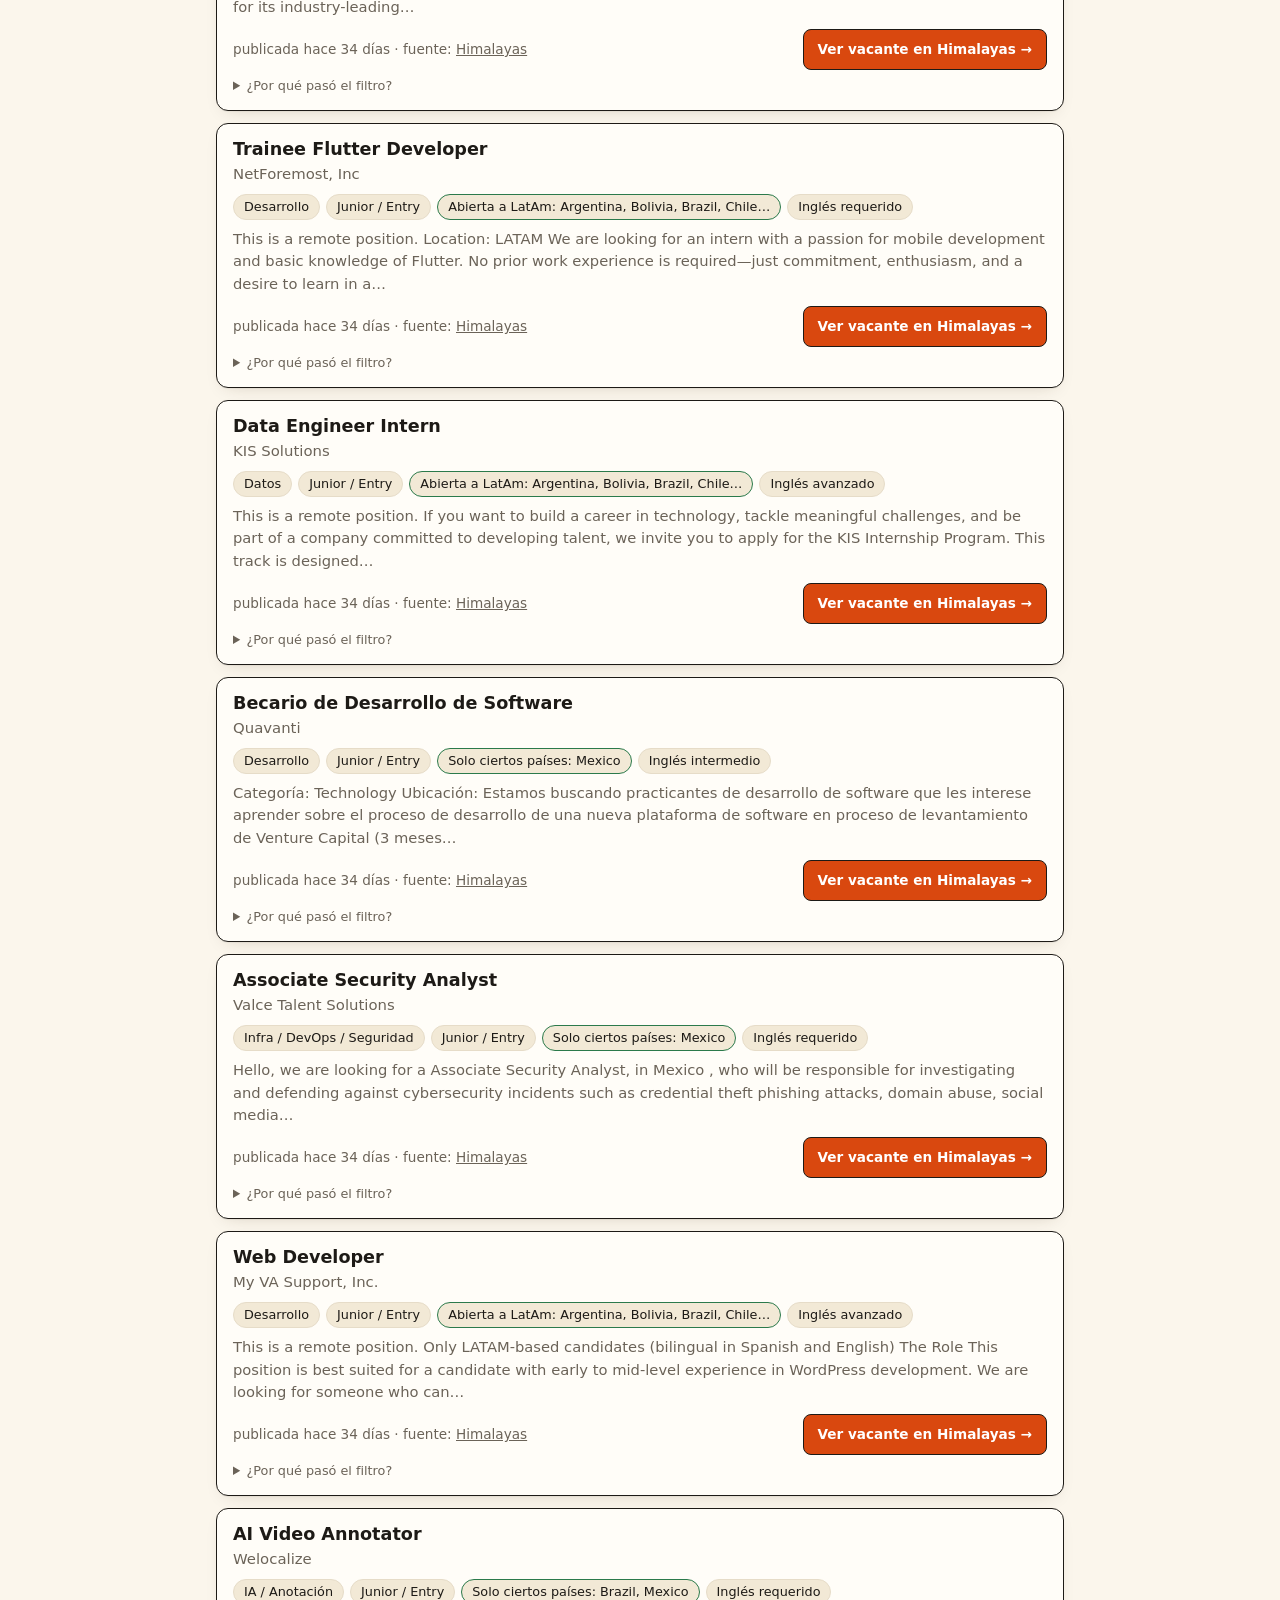
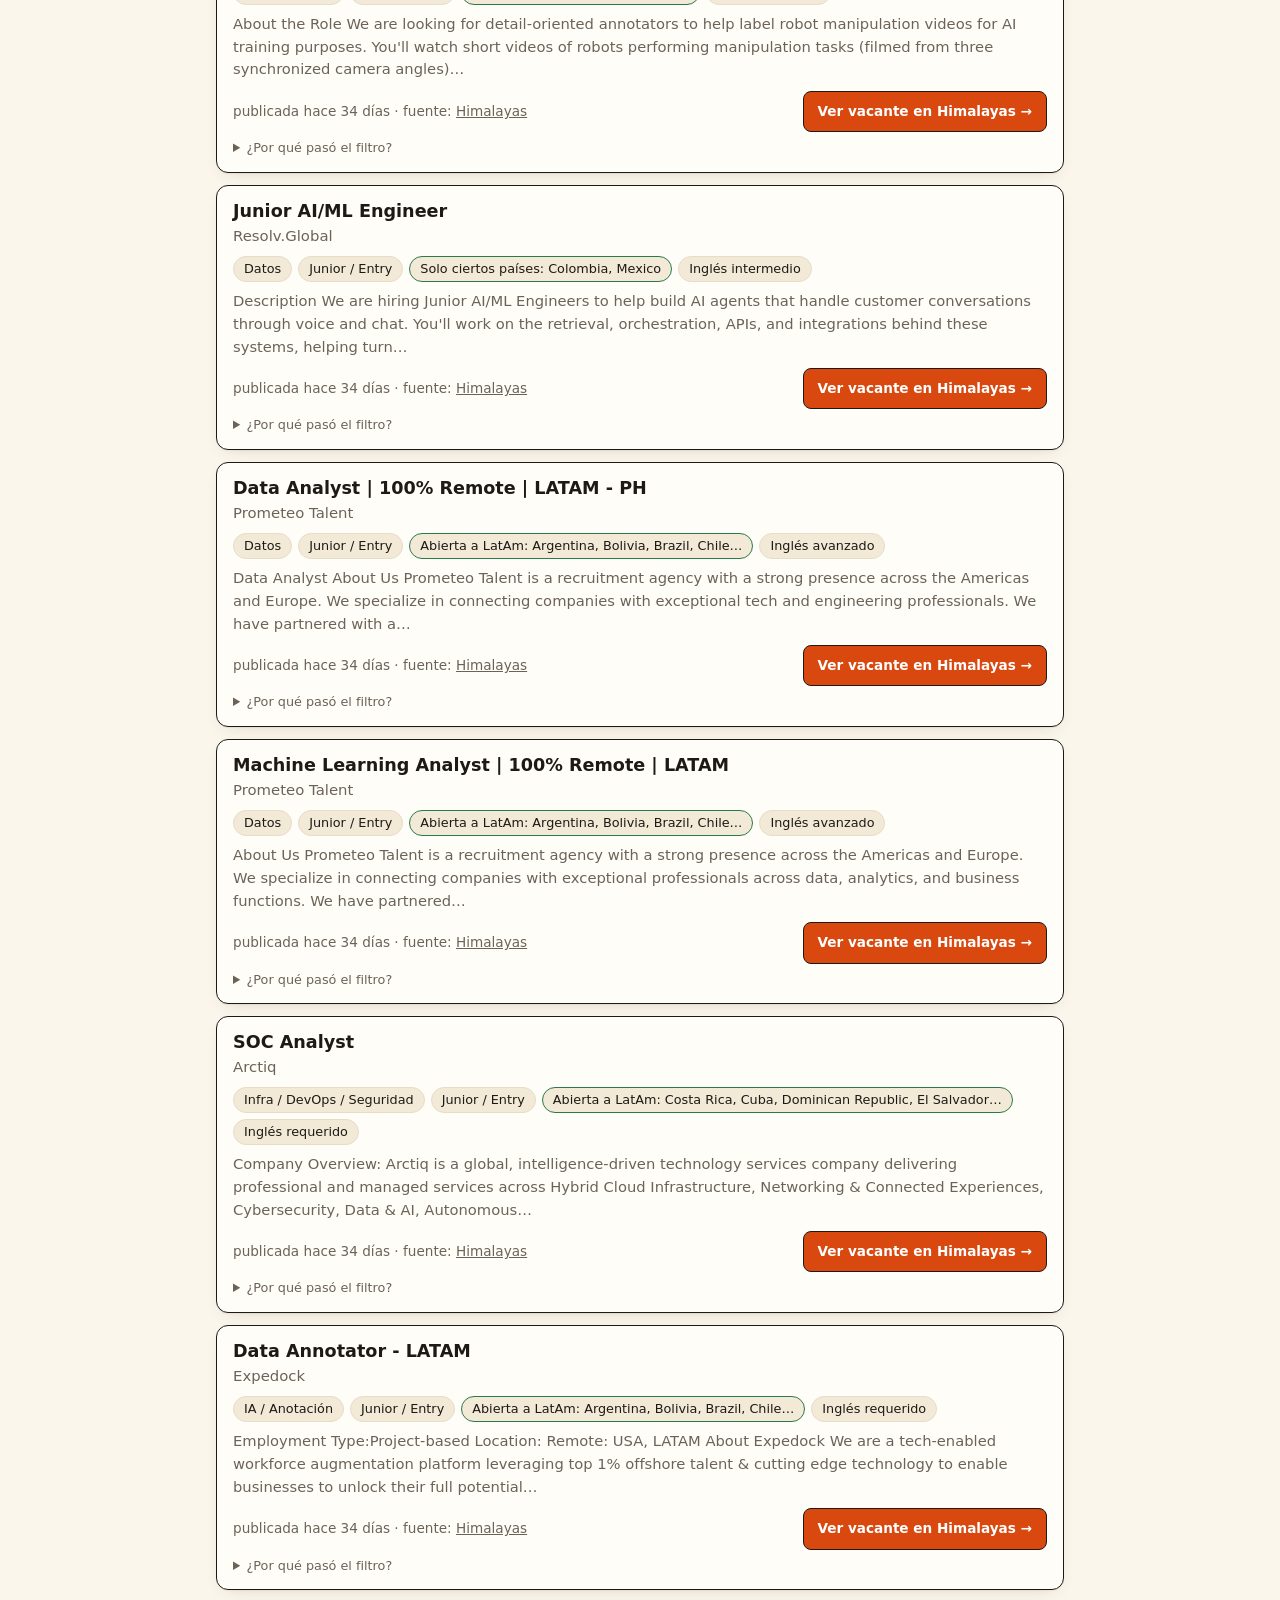
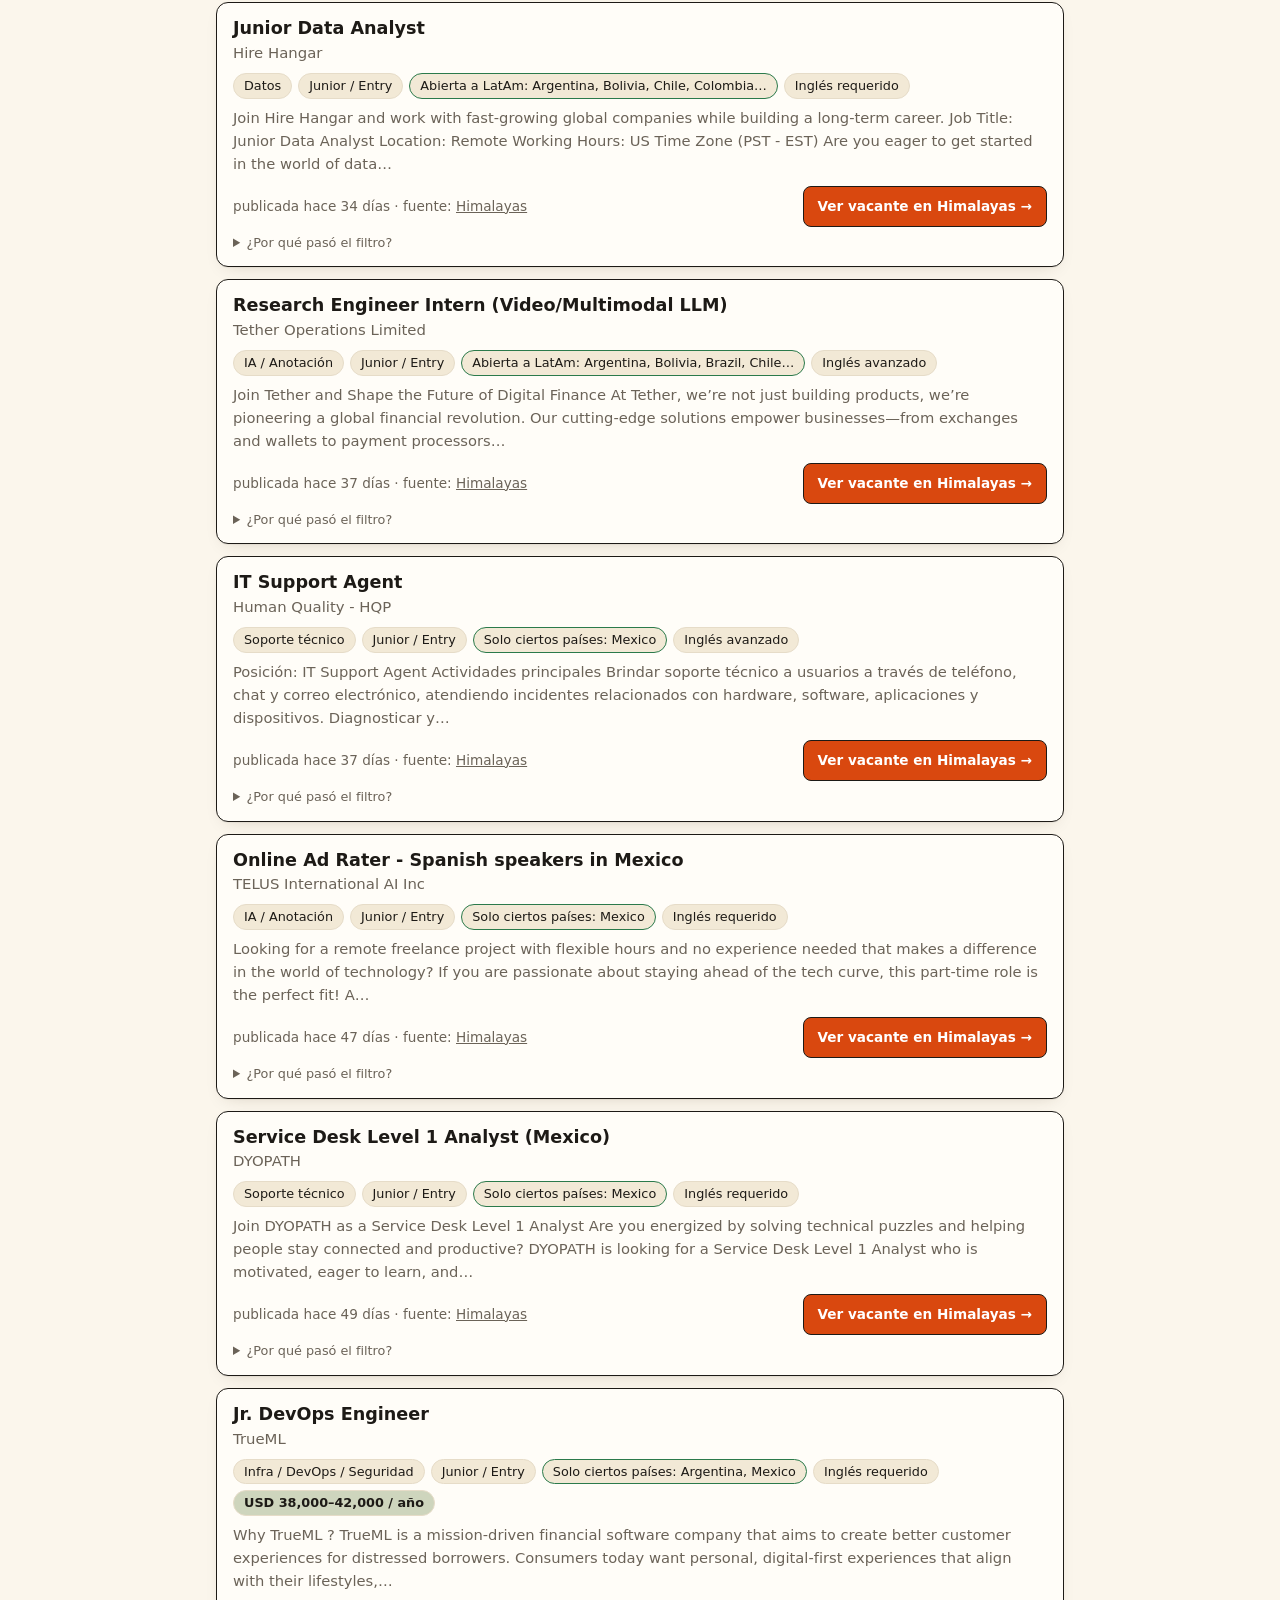
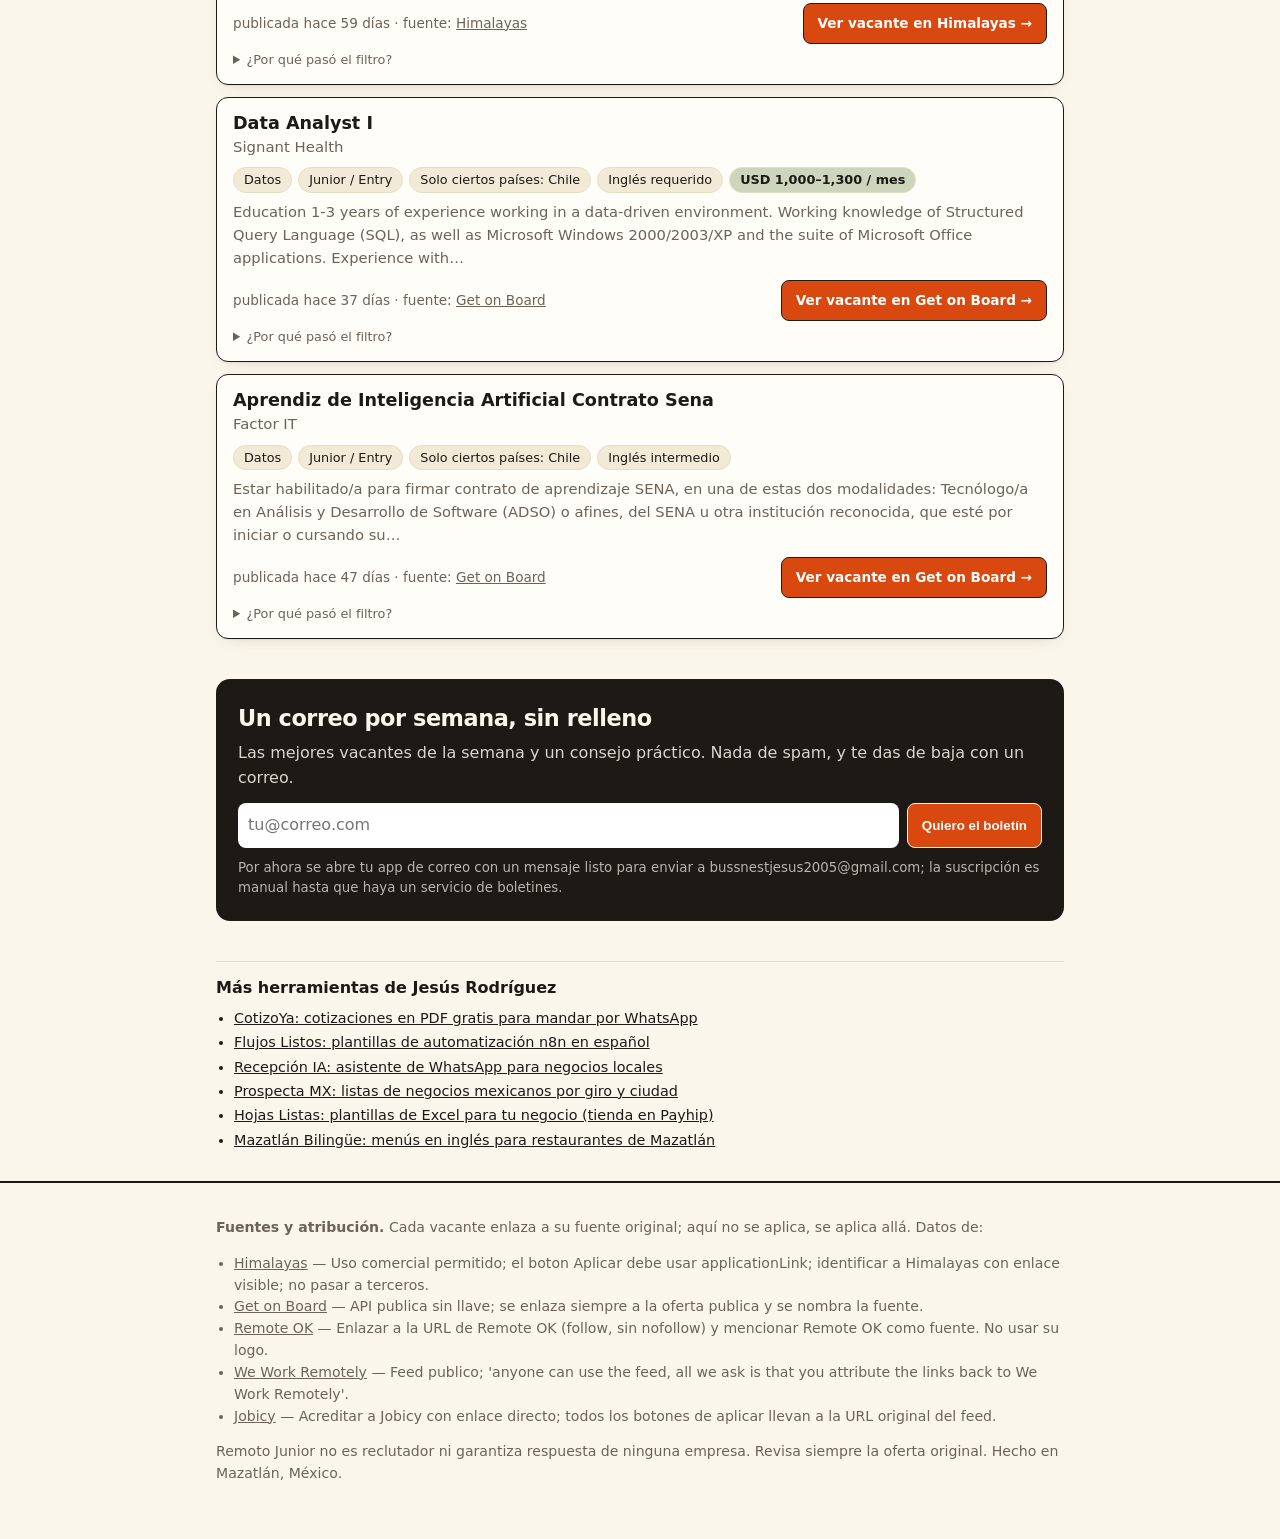
==== commit b08e05dd: "Cron a 06:17 de Mazatlán con respaldo de madrugada; enlace a Mazatlán Bilingüe" ====
--- a/index.html
+++ b/index.html
@@ -66,7 +66,7 @@
     </form>
     <small>Por ahora se abre tu app de correo con un mensaje listo para enviar a bussnestjesus2005@gmail.com; la suscripción es manual hasta que haya un servicio de boletines.</small>
   </section>
-<aside class="mas" aria-labelledby="mas-t"><h2 id="mas-t">Más herramientas de Jesús Rodríguez</h2><ul><li><a href="https://jesus-jazisenot.github.io/cotizoya/">CotizoYa: cotizaciones en PDF gratis para mandar por WhatsApp</a></li><li><a href="https://jesus-jazisenot.github.io/flujos-listos/">Flujos Listos: plantillas de automatización n8n en español</a></li><li><a href="https://jesus-jazisenot.github.io/recepcion-ia/">Recepción IA: asistente de WhatsApp para negocios locales</a></li><li><a href="https://jesus-jazisenot.github.io/prospecta-mx/">Prospecta MX: listas de negocios mexicanos por giro y ciudad</a></li><li><a href="https://payhip.com/HojasListas">Hojas Listas: plantillas de Excel para tu negocio (tienda en Payhip)</a></li></ul></aside>
+<aside class="mas" aria-labelledby="mas-t"><h2 id="mas-t">Más herramientas de Jesús Rodríguez</h2><ul><li><a href="https://jesus-jazisenot.github.io/cotizoya/">CotizoYa: cotizaciones en PDF gratis para mandar por WhatsApp</a></li><li><a href="https://jesus-jazisenot.github.io/flujos-listos/">Flujos Listos: plantillas de automatización n8n en español</a></li><li><a href="https://jesus-jazisenot.github.io/recepcion-ia/">Recepción IA: asistente de WhatsApp para negocios locales</a></li><li><a href="https://jesus-jazisenot.github.io/prospecta-mx/">Prospecta MX: listas de negocios mexicanos por giro y ciudad</a></li><li><a href="https://payhip.com/HojasListas">Hojas Listas: plantillas de Excel para tu negocio (tienda en Payhip)</a></li><li><a href="https://jesus-jazisenot.github.io/mazatlan-bilingue/">Mazatlán Bilingüe: menús en inglés para restaurantes de Mazatlán</a></li></ul></aside>
 </main>
 
 <footer><div class="wrap">
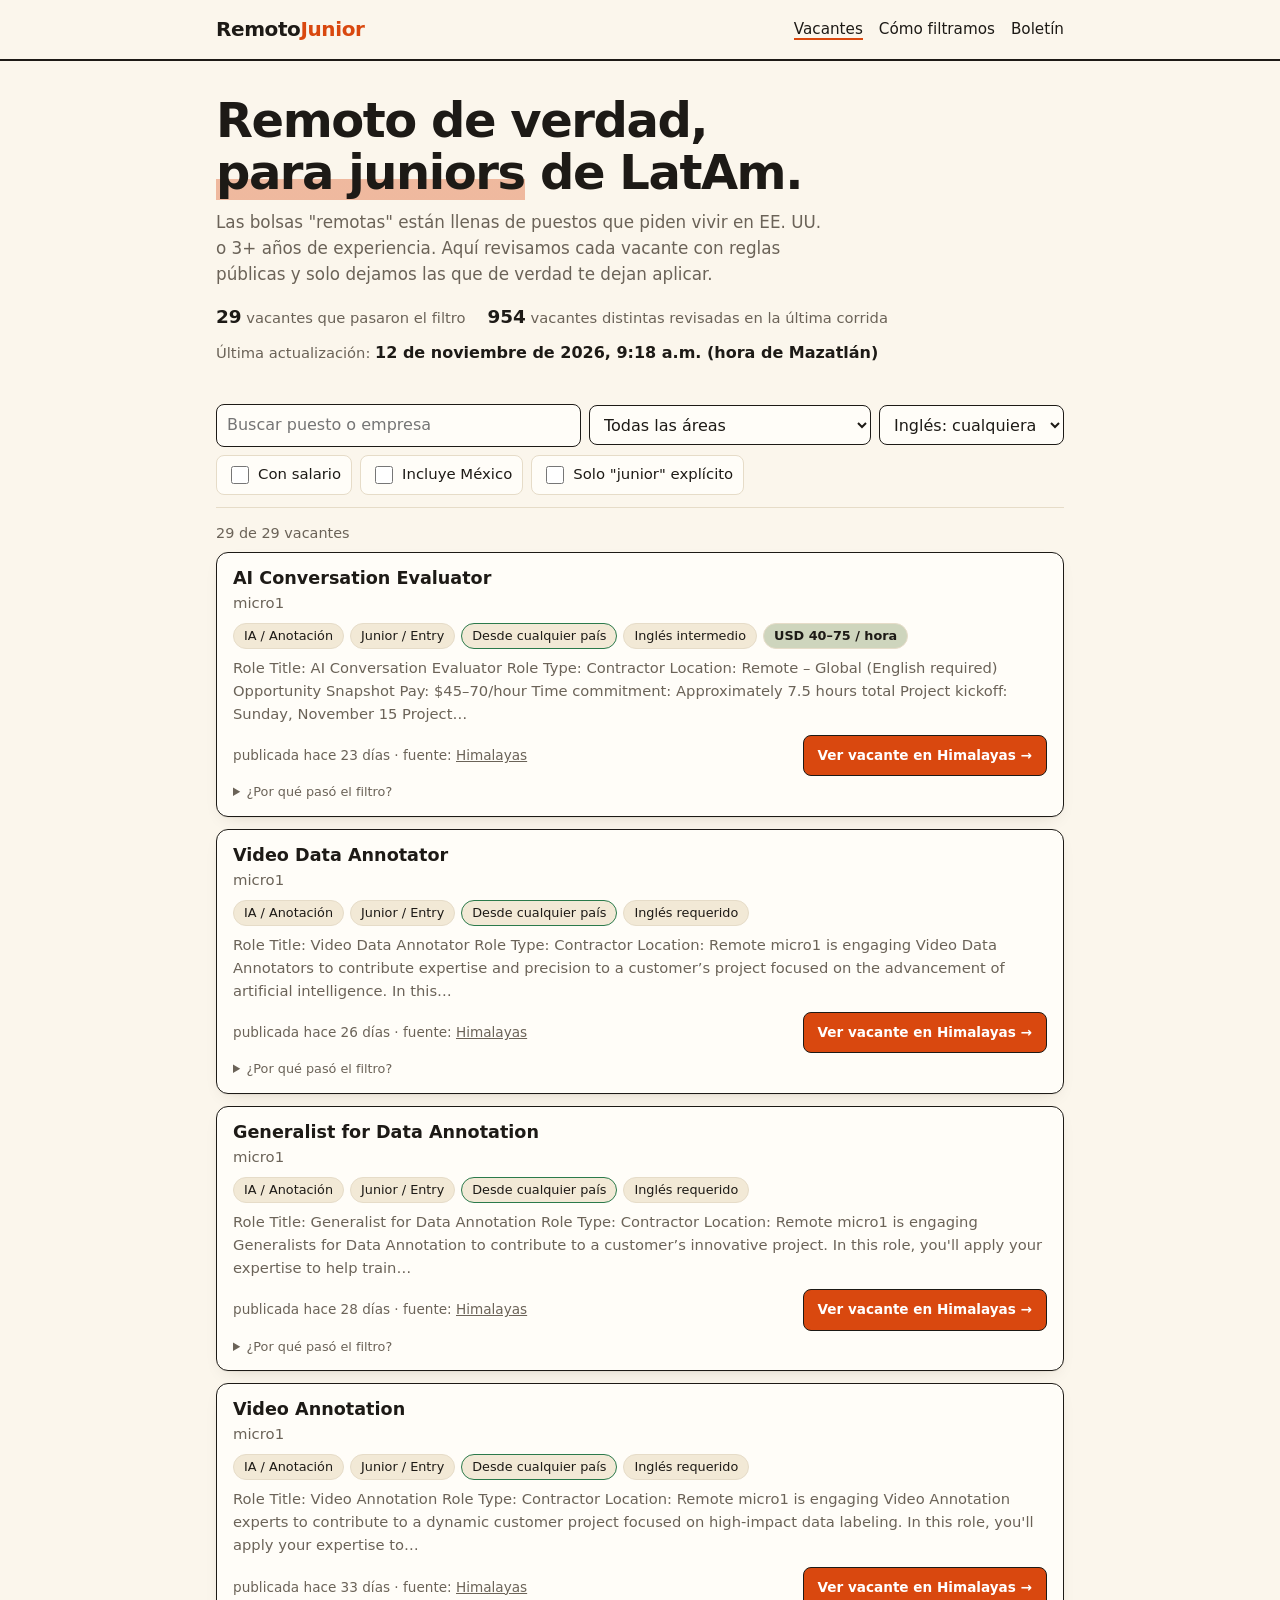
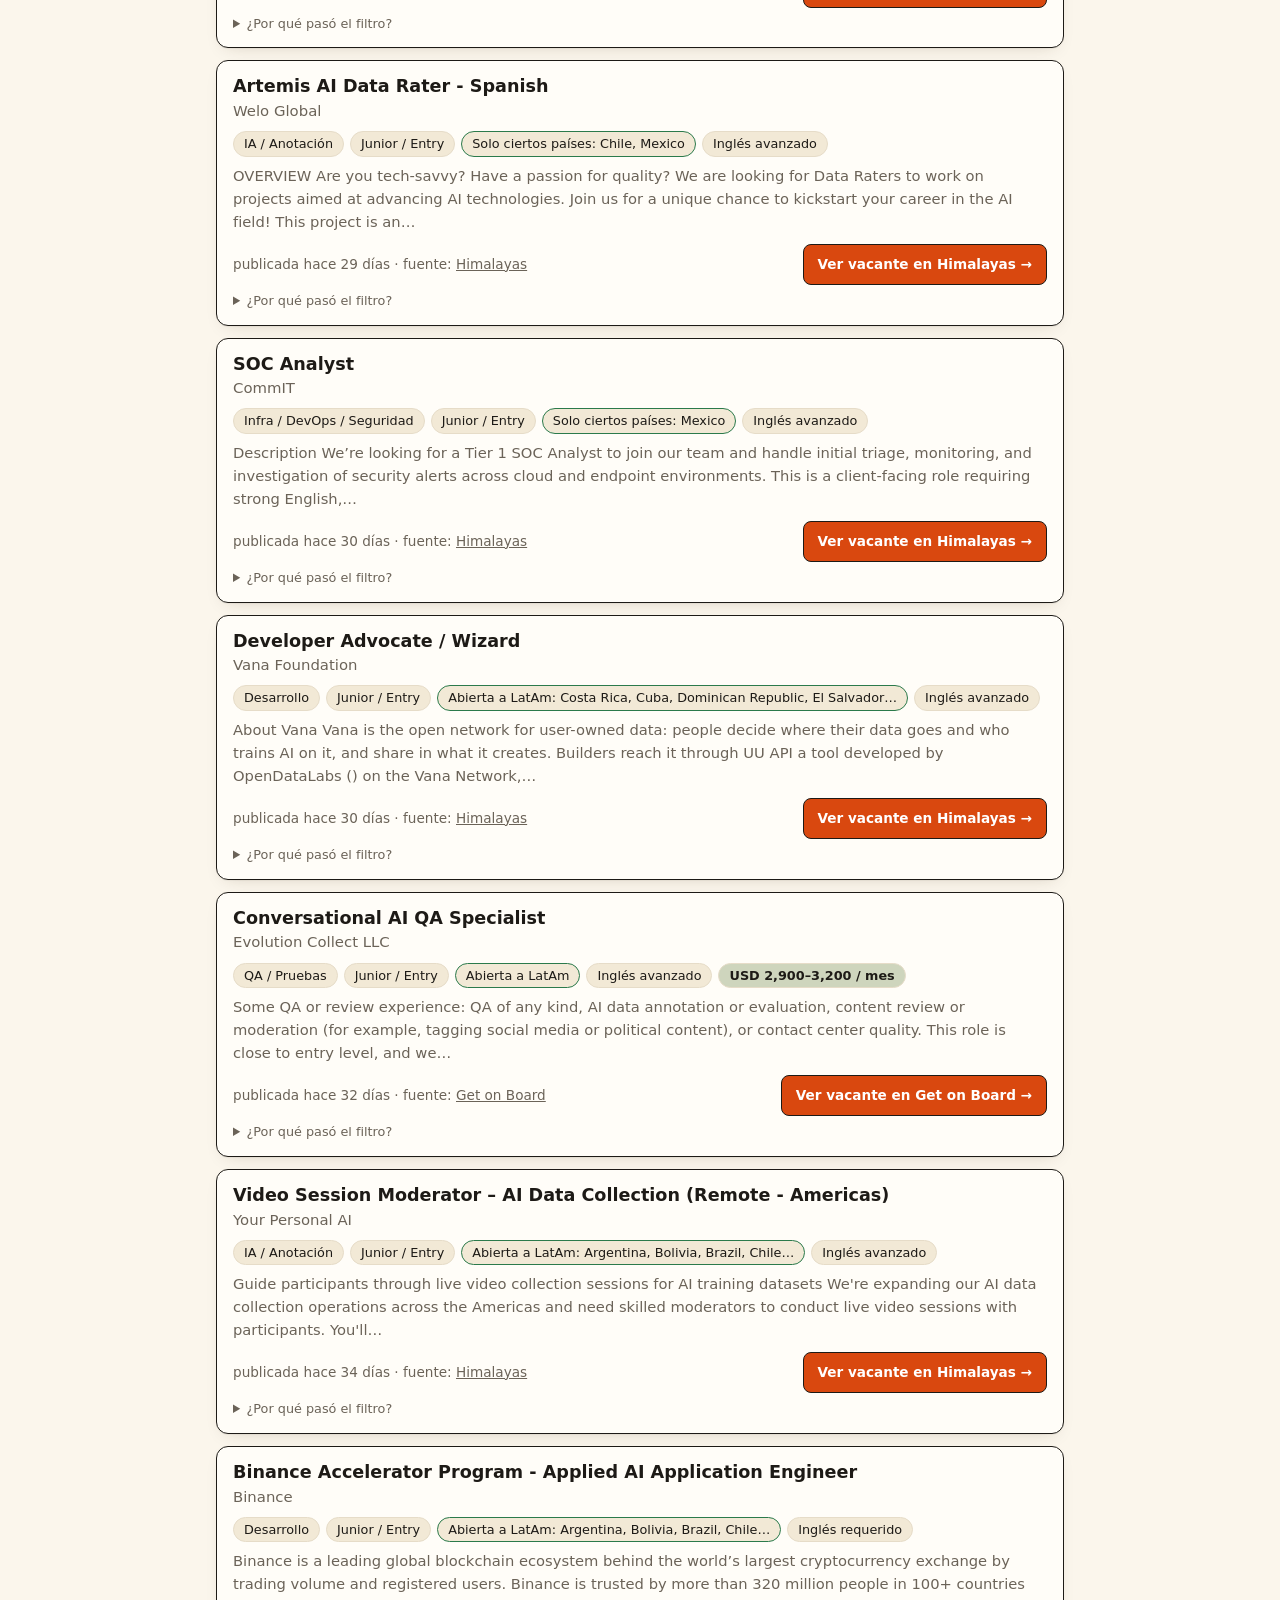
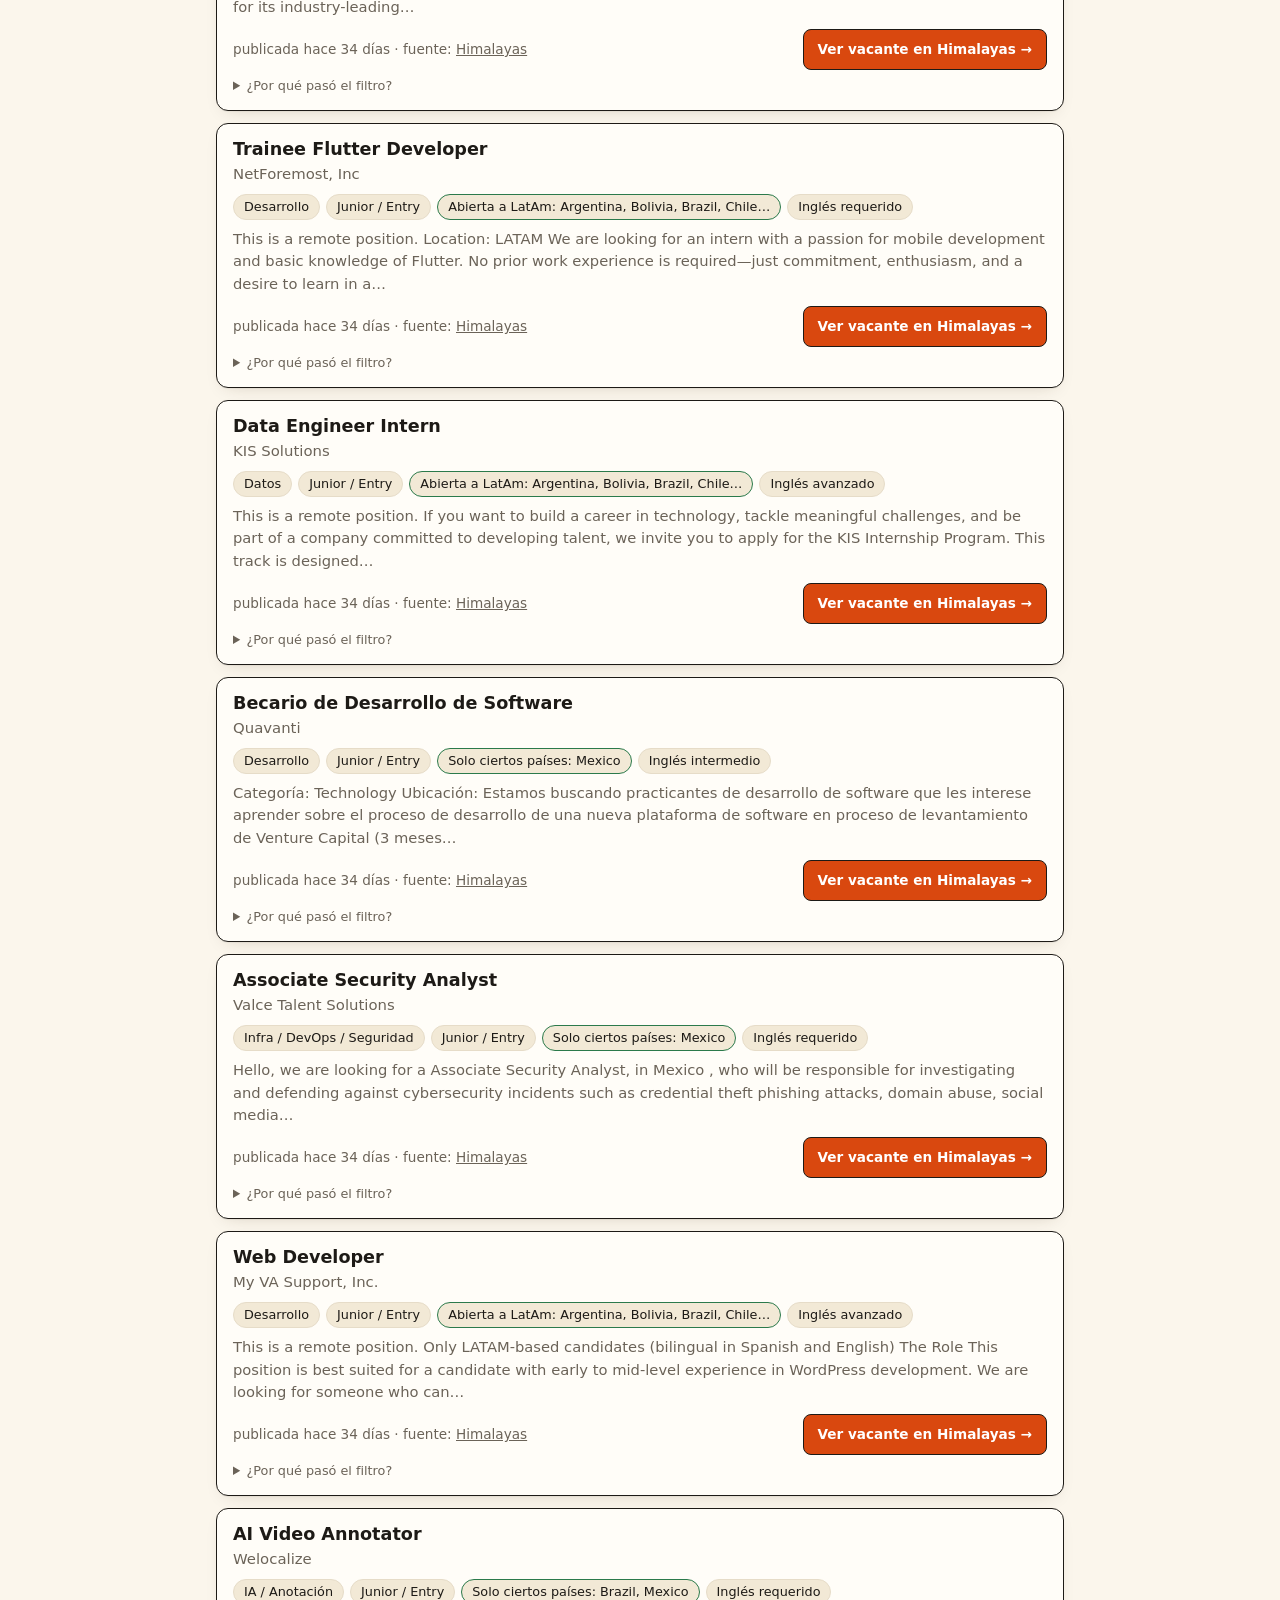
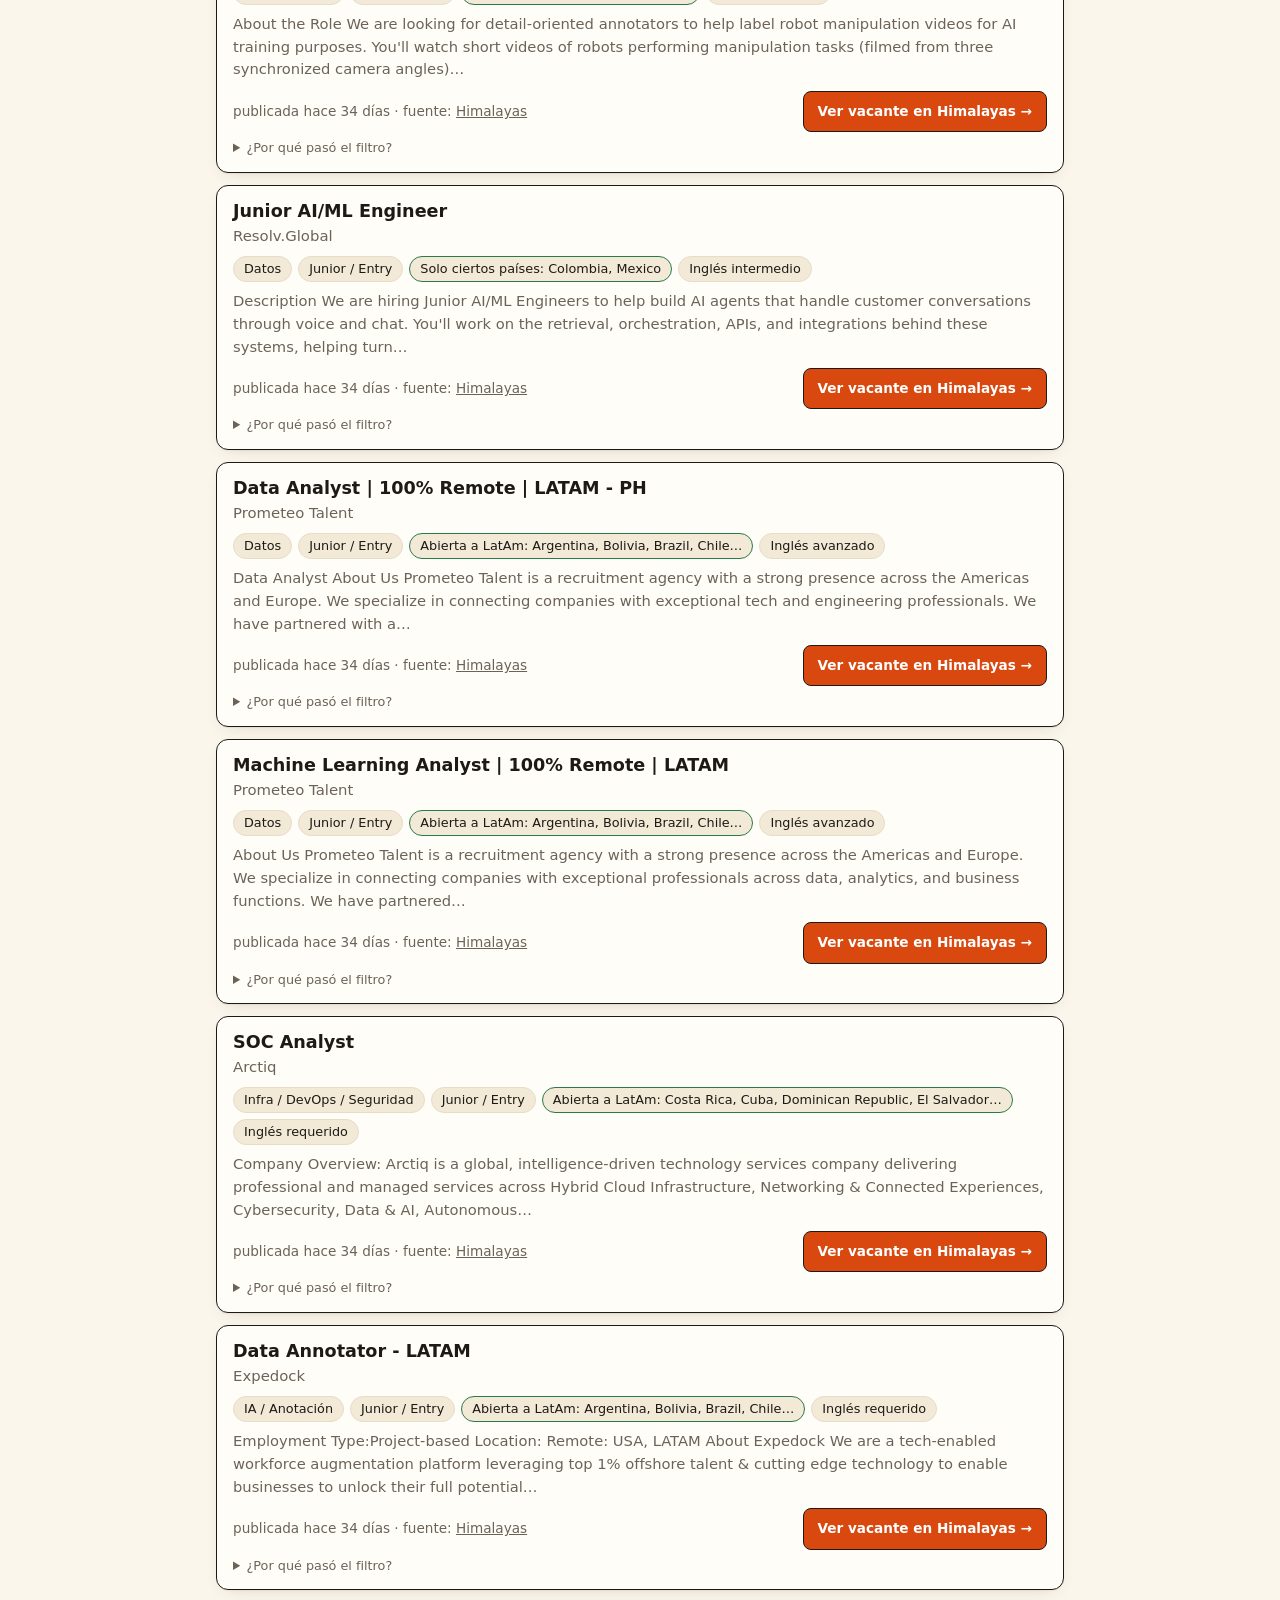
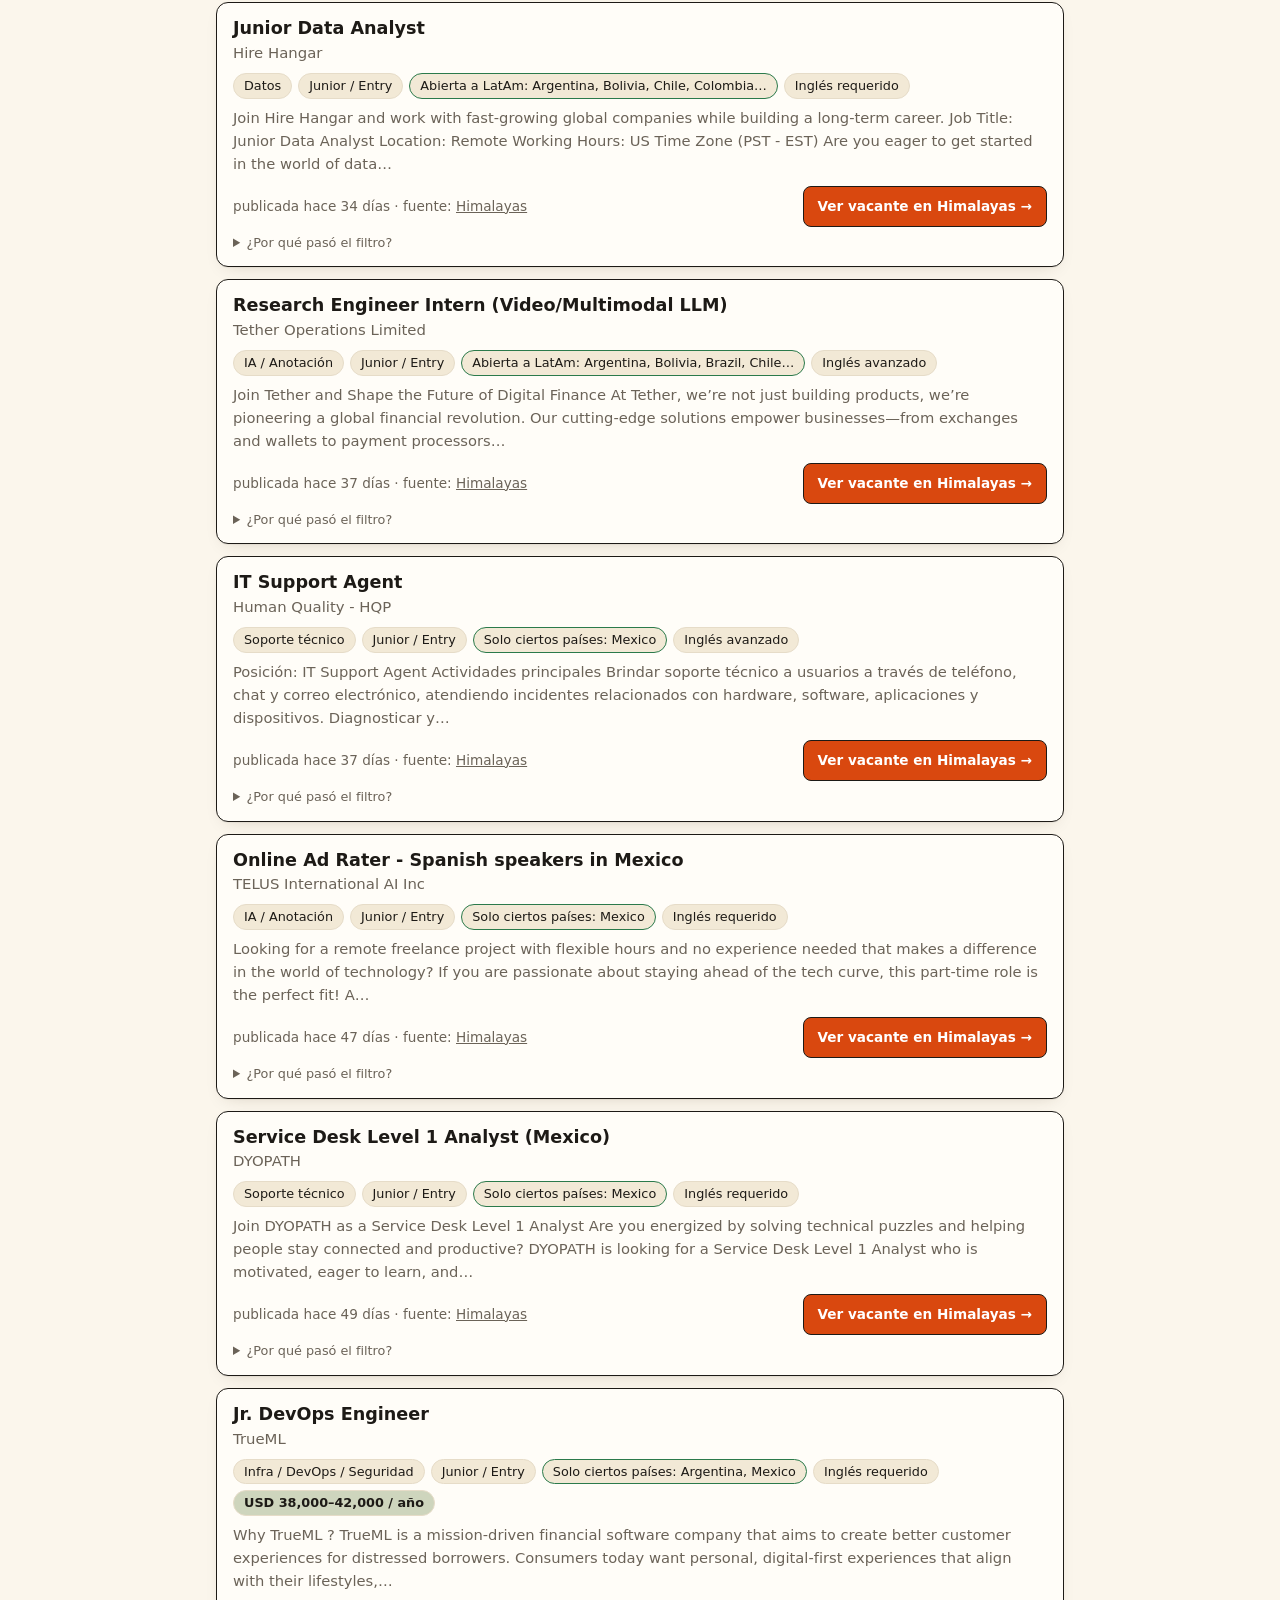
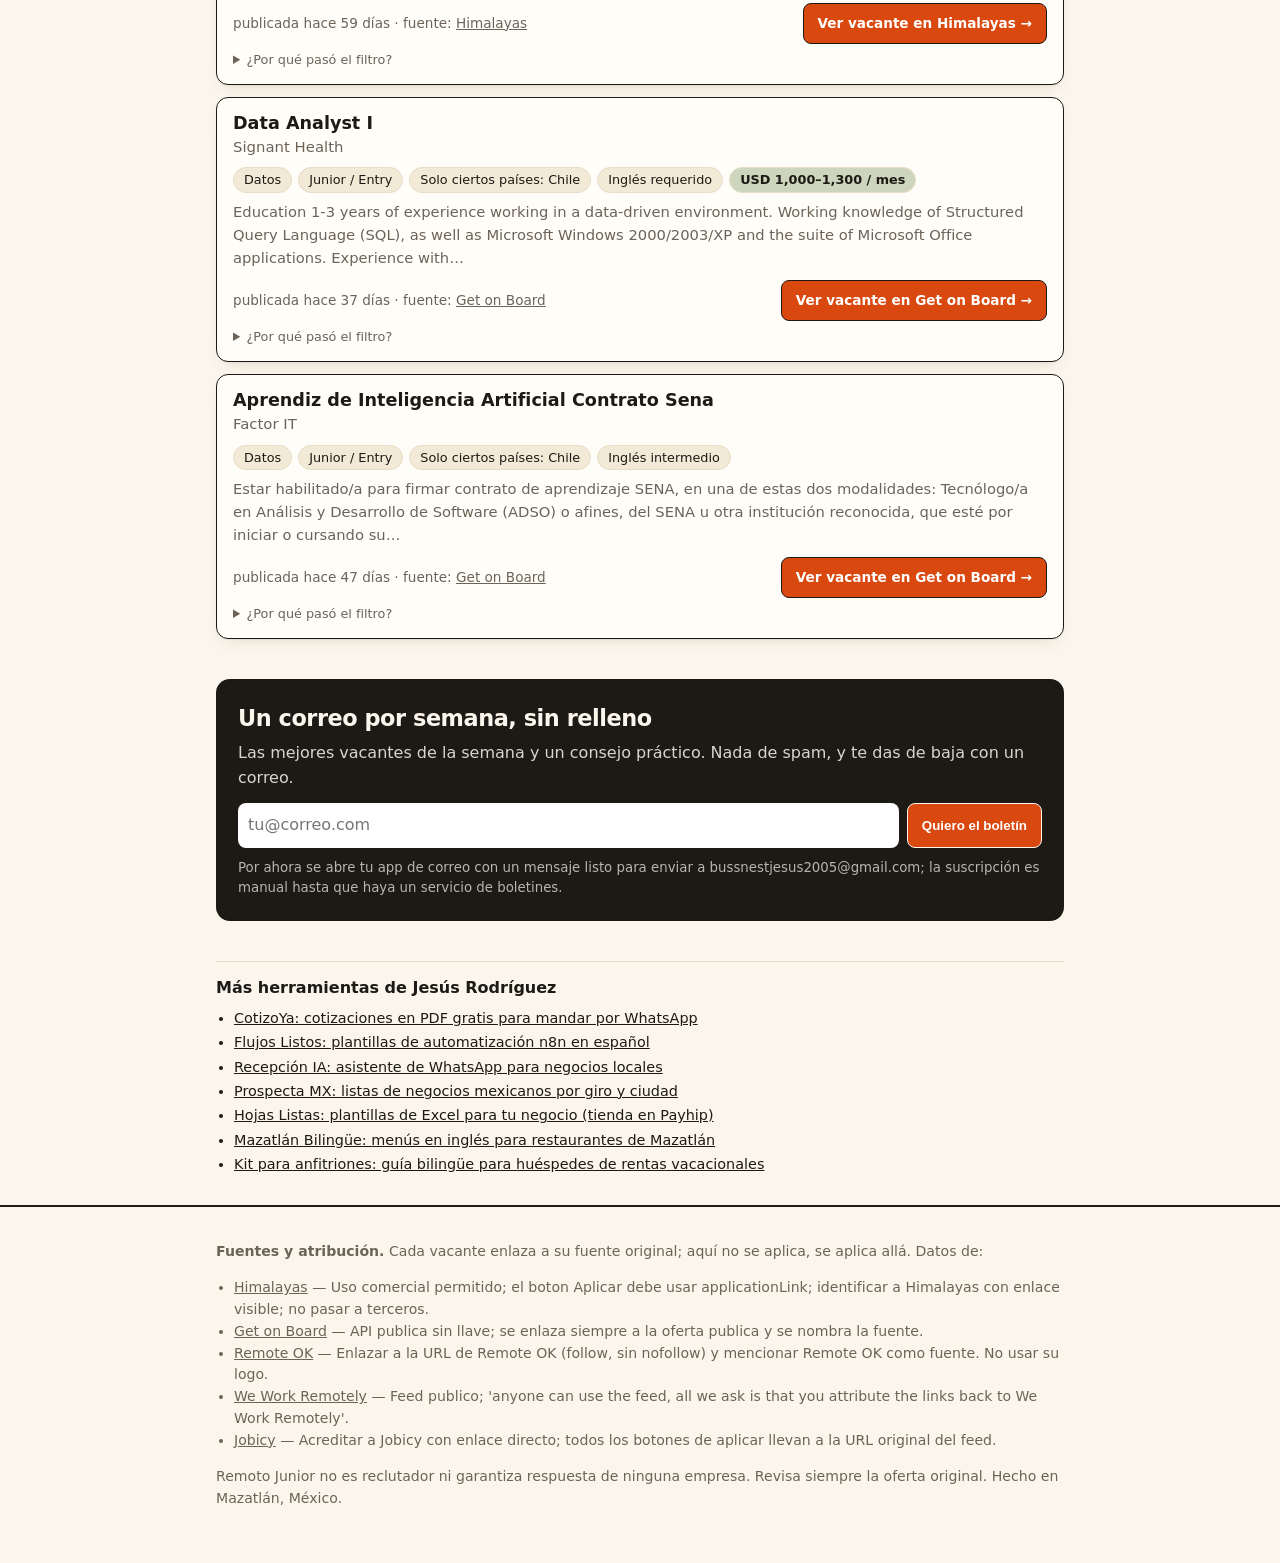
==== commit d7497b30: "Enlace a Kit para anfitriones en Más herramientas" ====
--- a/index.html
+++ b/index.html
@@ -66,7 +66,7 @@
     </form>
     <small>Por ahora se abre tu app de correo con un mensaje listo para enviar a bussnestjesus2005@gmail.com; la suscripción es manual hasta que haya un servicio de boletines.</small>
   </section>
-<aside class="mas" aria-labelledby="mas-t"><h2 id="mas-t">Más herramientas de Jesús Rodríguez</h2><ul><li><a href="https://jesus-jazisenot.github.io/cotizoya/">CotizoYa: cotizaciones en PDF gratis para mandar por WhatsApp</a></li><li><a href="https://jesus-jazisenot.github.io/flujos-listos/">Flujos Listos: plantillas de automatización n8n en español</a></li><li><a href="https://jesus-jazisenot.github.io/recepcion-ia/">Recepción IA: asistente de WhatsApp para negocios locales</a></li><li><a href="https://jesus-jazisenot.github.io/prospecta-mx/">Prospecta MX: listas de negocios mexicanos por giro y ciudad</a></li><li><a href="https://payhip.com/HojasListas">Hojas Listas: plantillas de Excel para tu negocio (tienda en Payhip)</a></li><li><a href="https://jesus-jazisenot.github.io/mazatlan-bilingue/">Mazatlán Bilingüe: menús en inglés para restaurantes de Mazatlán</a></li></ul></aside>
+<aside class="mas" aria-labelledby="mas-t"><h2 id="mas-t">Más herramientas de Jesús Rodríguez</h2><ul><li><a href="https://jesus-jazisenot.github.io/cotizoya/">CotizoYa: cotizaciones en PDF gratis para mandar por WhatsApp</a></li><li><a href="https://jesus-jazisenot.github.io/flujos-listos/">Flujos Listos: plantillas de automatización n8n en español</a></li><li><a href="https://jesus-jazisenot.github.io/recepcion-ia/">Recepción IA: asistente de WhatsApp para negocios locales</a></li><li><a href="https://jesus-jazisenot.github.io/prospecta-mx/">Prospecta MX: listas de negocios mexicanos por giro y ciudad</a></li><li><a href="https://payhip.com/HojasListas">Hojas Listas: plantillas de Excel para tu negocio (tienda en Payhip)</a></li><li><a href="https://jesus-jazisenot.github.io/mazatlan-bilingue/">Mazatlán Bilingüe: menús en inglés para restaurantes de Mazatlán</a></li><li><a href="https://jesus-jazisenot.github.io/kit-anfitriones/">Kit para anfitriones: guía bilingüe para huéspedes de rentas vacacionales</a></li></ul></aside>
 </main>
 
 <footer><div class="wrap">
